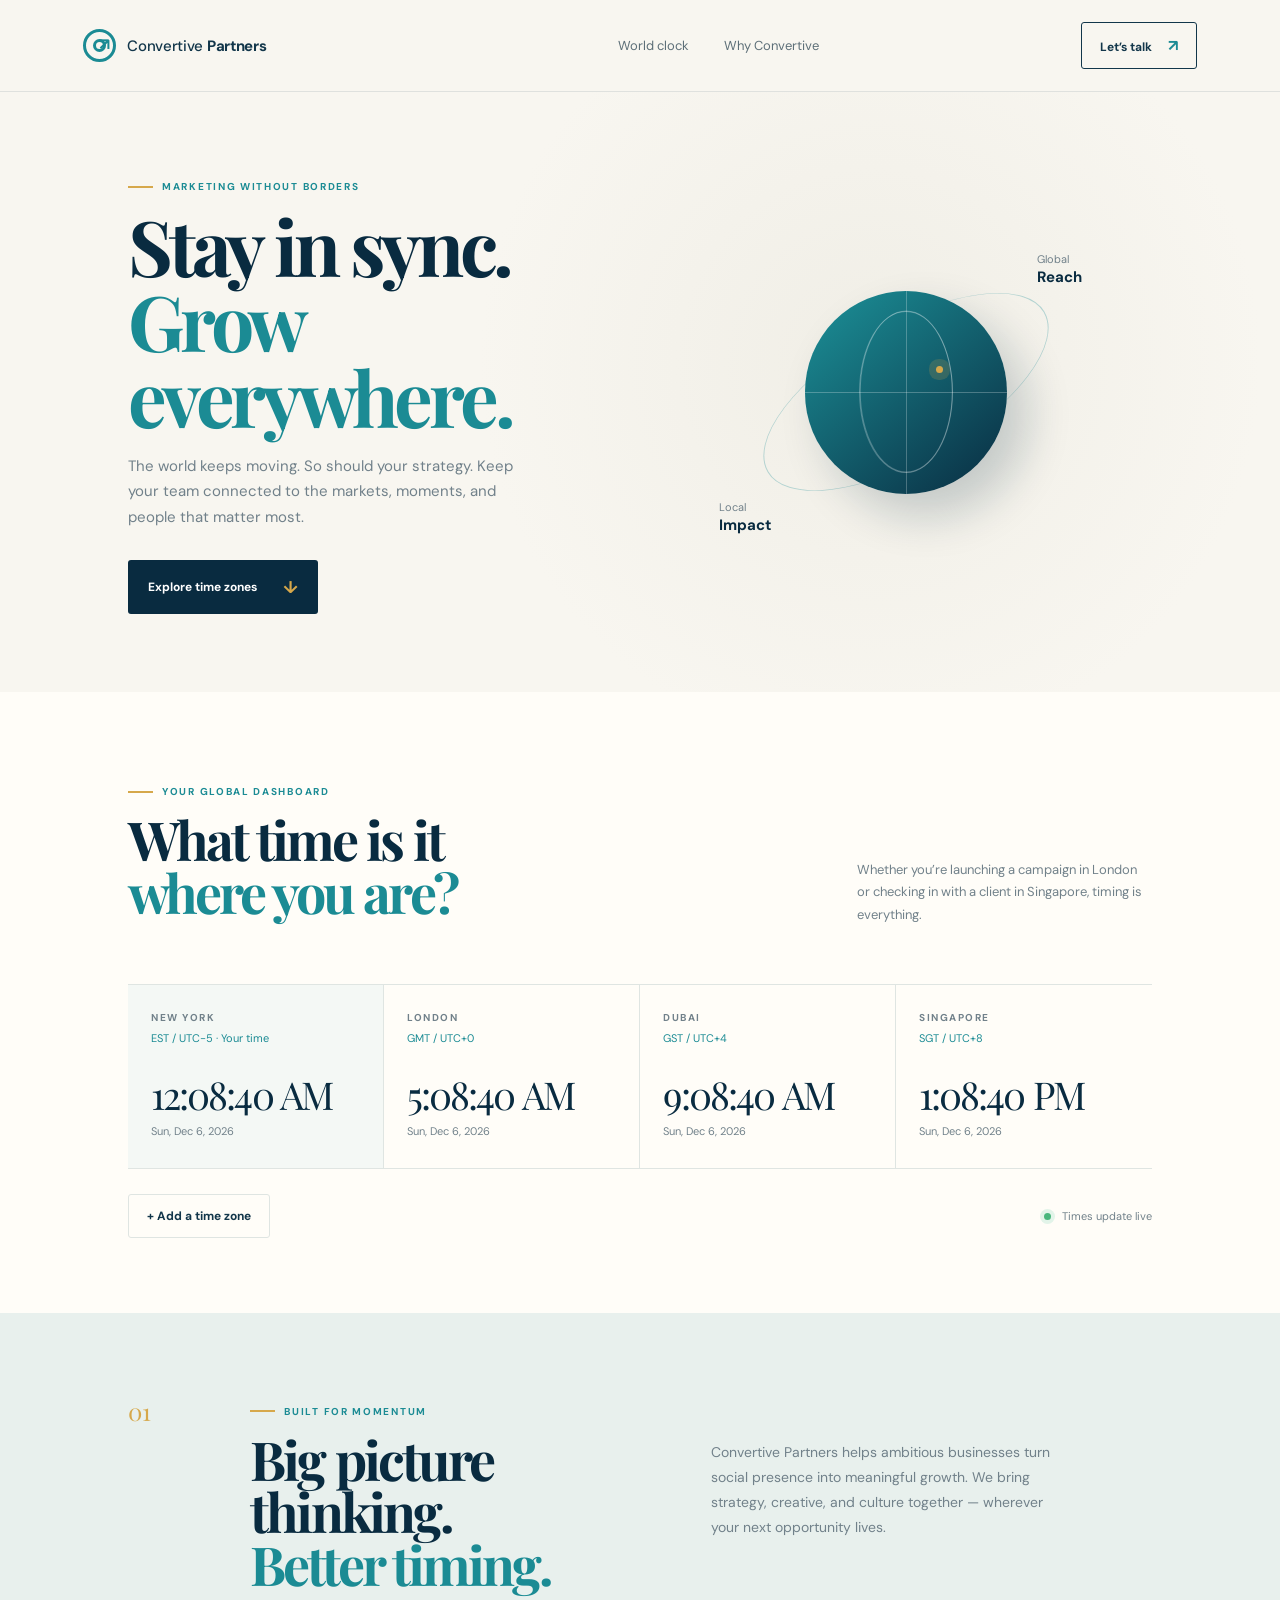
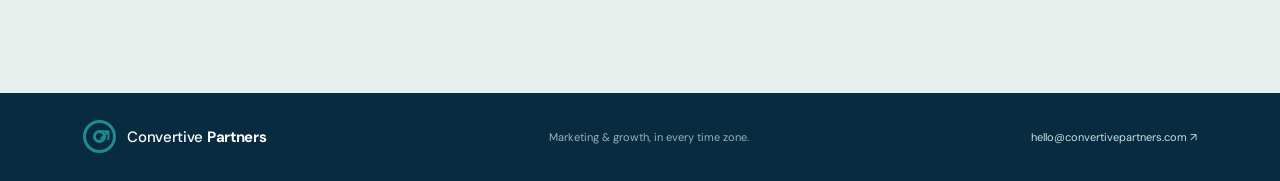
==== index.html @ f59c6eef "Create Convertive Partners global digital clock website" ====
<!doctype html>
<html lang="en">
<head>
  <meta charset="UTF-8" />
  <meta name="viewport" content="width=device-width, initial-scale=1.0" />
  <meta name="description" content="Convertive Partners — a world clock for teams growing across borders." />
  <title>Convertive Partners | World Clock</title>
  <link rel="preconnect" href="https://fonts.googleapis.com" />
  <link rel="preconnect" href="https://fonts.gstatic.com" crossorigin />
  <link href="https://fonts.googleapis.com/css2?family=DM+Sans:wght@400;500;600;700&family=Playfair+Display:wght@600;700&display=swap" rel="stylesheet" />
  <link rel="stylesheet" href="styles.css" />
</head>
<body>
  <div class="page-shell">
    <header class="site-header">
      <a class="brand" href="#top" aria-label="Convertive Partners home">
        <span class="brand-mark" aria-hidden="true"><span></span><b>↗</b></span>
        <span>Convertive <strong>Partners</strong></span>
      </a>
      <nav aria-label="Primary navigation">
        <a href="#clocks">World clock</a>
        <a href="#about">Why Convertive</a>
      </nav>
      <a class="header-cta" href="#contact">Let’s talk <span>↗</span></a>
    </header>

    <main id="top">
      <section class="hero">
        <div class="hero-copy">
          <p class="eyebrow"><span></span> Marketing without borders</p>
          <h1>Stay in sync.<br /><em>Grow everywhere.</em></h1>
          <p class="hero-text">The world keeps moving. So should your strategy. Keep your team connected to the markets, moments, and people that matter most.</p>
          <a class="primary-button" href="#clocks">Explore time zones <span>↓</span></a>
        </div>
        <div class="hero-orbit" aria-hidden="true">
          <div class="orbit orbit-one"></div>
          <div class="orbit orbit-two"></div>
          <div class="globe"><span class="globe-line line-a"></span><span class="globe-line line-b"></span><span class="globe-dot"></span></div>
          <div class="orbit-label label-one">Global<br /><strong>Reach</strong></div>
          <div class="orbit-label label-two">Local<br /><strong>Impact</strong></div>
        </div>
      </section>

      <section class="clock-section" id="clocks">
        <div class="section-heading">
          <div><p class="eyebrow"><span></span> Your global dashboard</p><h2>What time is it<br /><em>where you are?</em></h2></div>
          <p class="section-intro">Whether you’re launching a campaign in London or checking in with a client in Singapore, timing is everything.</p>
        </div>
        <div class="clock-grid" id="clockGrid" aria-live="polite"></div>
        <div class="clock-controls"><button class="outline-button" id="addClock" type="button">+ Add a time zone</button><p><span class="live-dot"></span> Times update live</p></div>
      </section>

      <section class="about-section" id="about">
        <div class="about-number">01</div><div><p class="eyebrow"><span></span> Built for momentum</p><h2>Big picture thinking.<br /><em>Better timing.</em></h2></div>
        <p class="about-text">Convertive Partners helps ambitious businesses turn social presence into meaningful growth. We bring strategy, creative, and culture together — wherever your next opportunity lives.</p>
      </section>
    </main>

    <footer id="contact"><div class="footer-brand"><span class="brand-mark" aria-hidden="true"><span></span><b>↗</b></span><span>Convertive <strong>Partners</strong></span></div><p>Marketing &amp; growth, in every time zone.</p><a href="mailto:hello@convertivepartners.com">hello@convertivepartners.com ↗</a></footer>
  </div>
  <script src="script.js"></script>
</body>
</html>
---- styles.css ----
:root {
  --navy: #092b40;
  --ink: #12364a;
  --muted: #71818a;
  --cream: #f8f6f0;
  --paper: #fffdf8;
  --gold: #d6a84b;
  --teal: #1b8b94;
  --line: #dfe5e2;
}
* { box-sizing: border-box; }
html { scroll-behavior: smooth; }
body { margin: 0; background: var(--cream); color: var(--ink); font-family: "DM Sans", sans-serif; }
a { color: inherit; text-decoration: none; }
.page-shell { max-width: 1440px; margin: 0 auto; overflow: hidden; background: var(--cream); }
.site-header { min-height: 88px; padding: 22px 6.5%; display: flex; align-items: center; justify-content: space-between; border-bottom: 1px solid rgba(9,43,64,.1); }
.brand, .footer-brand { display: inline-flex; align-items: center; gap: 11px; font-size: 15px; font-weight: 500; letter-spacing: -.02em; }
.brand strong, .footer-brand strong { font-weight: 700; }
.brand-mark { width: 33px; height: 33px; position: relative; display: inline-block; border: 3px solid var(--teal); border-radius: 50%; color: var(--teal); font-size: 18px; font-weight: 700; line-height: 27px; text-align: center; }
.brand-mark span { position: absolute; width: 13px; height: 13px; left: 7px; top: 7px; border: 3px solid var(--teal); border-radius: 50%; }
.brand-mark b { position: relative; z-index: 2; font-size: 17px; left: 5px; top: -1px; }
nav { display: flex; gap: 35px; margin-left: 8%; color: #5d6f78; font-size: 13px; } nav a:hover { color: var(--teal); }
.header-cta { padding: 12px 18px; border: 1px solid var(--ink); border-radius: 3px; font-size: 12px; font-weight: 700; } .header-cta span { color: var(--teal); margin-left: 13px; font-size: 16px; }
.hero { min-height: 525px; padding: 78px 10%; display: grid; grid-template-columns: 1fr 1fr; align-items: center; gap: 40px; background: radial-gradient(circle at 68% 45%, #f0eee6 0, var(--cream) 42%); }
.eyebrow { color: var(--teal); text-transform: uppercase; font-size: 10px; letter-spacing: .17em; font-weight: 700; display: flex; align-items: center; gap: 9px; } .eyebrow span { width: 25px; height: 2px; background: var(--gold); display: inline-block; }
h1, h2 { margin: 15px 0 20px; color: var(--navy); font-family: "Playfair Display", serif; letter-spacing: -.055em; line-height: .98; } h1 { font-size: clamp(52px, 6vw, 82px); } h2 { font-size: clamp(38px, 4.2vw, 58px); } h1 em, h2 em { color: var(--teal); font-style: normal; }
.hero-text { max-width: 410px; color: var(--muted); font-size: 15px; line-height: 1.7; margin-bottom: 30px; }
.primary-button, .outline-button { display: inline-flex; align-items: center; gap: 26px; border: 0; border-radius: 3px; cursor: pointer; font: 700 12px "DM Sans", sans-serif; } .primary-button { background: var(--navy); color: white; padding: 16px 20px; } .primary-button span { color: var(--gold); font-size: 17px; }
.hero-orbit { width: min(390px, 80vw); aspect-ratio: 1; position: relative; justify-self: center; } .orbit { position: absolute; inset: 9%; border: 1px solid rgba(27,139,148,.3); border-radius: 50%; transform: rotate(-30deg) scaleY(.42); } .orbit-two { inset: 25%; transform: rotate(60deg) scaleY(.45); border-color: rgba(214,168,75,.46); } .globe { position: absolute; inset: 24%; background: linear-gradient(140deg, #1c9299, #092b40); border-radius: 50%; box-shadow: 20px 22px 45px rgba(9,43,64,.2); overflow: hidden; } .globe::before, .globe::after { content: ""; position: absolute; border: 1px solid rgba(255,255,255,.25); border-radius: 50%; } .globe::before { inset: 10% 27%; } .globe::after { inset: 27% 10%; transform: rotate(90deg); } .globe-line { position: absolute; background: rgba(255,255,255,.25); } .line-a { width: 100%; height: 1px; top: 50%; } .line-b { height: 100%; width: 1px; left: 50%; } .globe-dot { position: absolute; width: 7px; height: 7px; border-radius: 50%; background: var(--gold); left: 65%; top: 37%; box-shadow: 0 0 0 7px rgba(214,168,75,.18); } .orbit-label { position: absolute; color: var(--muted); font-size: 11px; line-height: 1.4; } .orbit-label strong { color: var(--navy); font-size: 15px; } .label-one { top: 14%; right: 5%; } .label-two { bottom: 13%; left: 2%; }
.clock-section { padding: 83px 10% 75px; background: var(--paper); } .section-heading { display: flex; justify-content: space-between; align-items: end; gap: 50px; margin-bottom: 45px; } .section-intro { max-width: 295px; color: var(--muted); font-size: 13px; line-height: 1.7; margin-bottom: 13px; }
.clock-grid { display: grid; grid-template-columns: repeat(4, 1fr); border-top: 1px solid var(--line); border-bottom: 1px solid var(--line); } .clock-card { padding: 26px 23px 30px; min-width: 0; border-right: 1px solid var(--line); } .clock-card:last-child { border-right: 0; } .clock-card.local { background: #f4f8f5; } .city { color: var(--muted); text-transform: uppercase; letter-spacing: .15em; font-size: 10px; font-weight: 700; } .zone { color: var(--teal); font-size: 11px; margin-top: 7px; } .time { color: var(--navy); font-family: "Playfair Display", serif; font-size: clamp(28px, 3vw, 39px); letter-spacing: -.05em; margin: 23px 0 4px; white-space: nowrap; } .date { color: var(--muted); font-size: 11px; } .clock-controls { display: flex; align-items: center; justify-content: space-between; margin-top: 25px; } .outline-button { padding: 13px 18px; background: transparent; border: 1px solid var(--line); color: var(--ink); } .outline-button:hover { border-color: var(--teal); color: var(--teal); } .clock-controls p { color: var(--muted); font-size: 11px; } .live-dot { display: inline-block; width: 7px; height: 7px; margin-right: 8px; border-radius: 50%; background: #49b77d; box-shadow: 0 0 0 4px #e2f4e9; }
.about-section { display: grid; grid-template-columns: 10% 1fr 1fr; gap: 20px; align-items: start; padding: 82px 10%; background: #e8f0ed; } .about-number { color: var(--gold); font-family: "Playfair Display", serif; font-size: 24px; } .about-text { max-width: 360px; color: var(--muted); font-size: 14px; line-height: 1.8; margin: 45px 0 0; }
footer { display: flex; align-items: center; justify-content: space-between; padding: 26px 6.5%; background: var(--navy); color: white; font-size: 11px; } footer p { color: #9db0b7; } footer a { color: #c6e3df; }
@media (max-width: 760px) { nav { display: none; } .site-header { padding: 20px 6%; } .hero { grid-template-columns: 1fr; padding: 60px 8%; } .hero-orbit { width: 280px; } .section-heading { display: block; } .section-intro { margin-top: 25px; } .clock-grid { grid-template-columns: repeat(2, 1fr); } .clock-card:nth-child(2) { border-right: 0; } .clock-card:nth-child(-n+2) { border-bottom: 1px solid var(--line); } .about-section { grid-template-columns: 1fr; padding: 60px 8%; } .about-text { margin: 0; } footer { flex-direction: column; align-items: flex-start; gap: 13px; } }
@media (max-width: 420px) { .header-cta { padding: 10px; } .header-cta span { margin-left: 5px; } .clock-card { padding: 20px 12px; } .time { font-size: 26px; } }
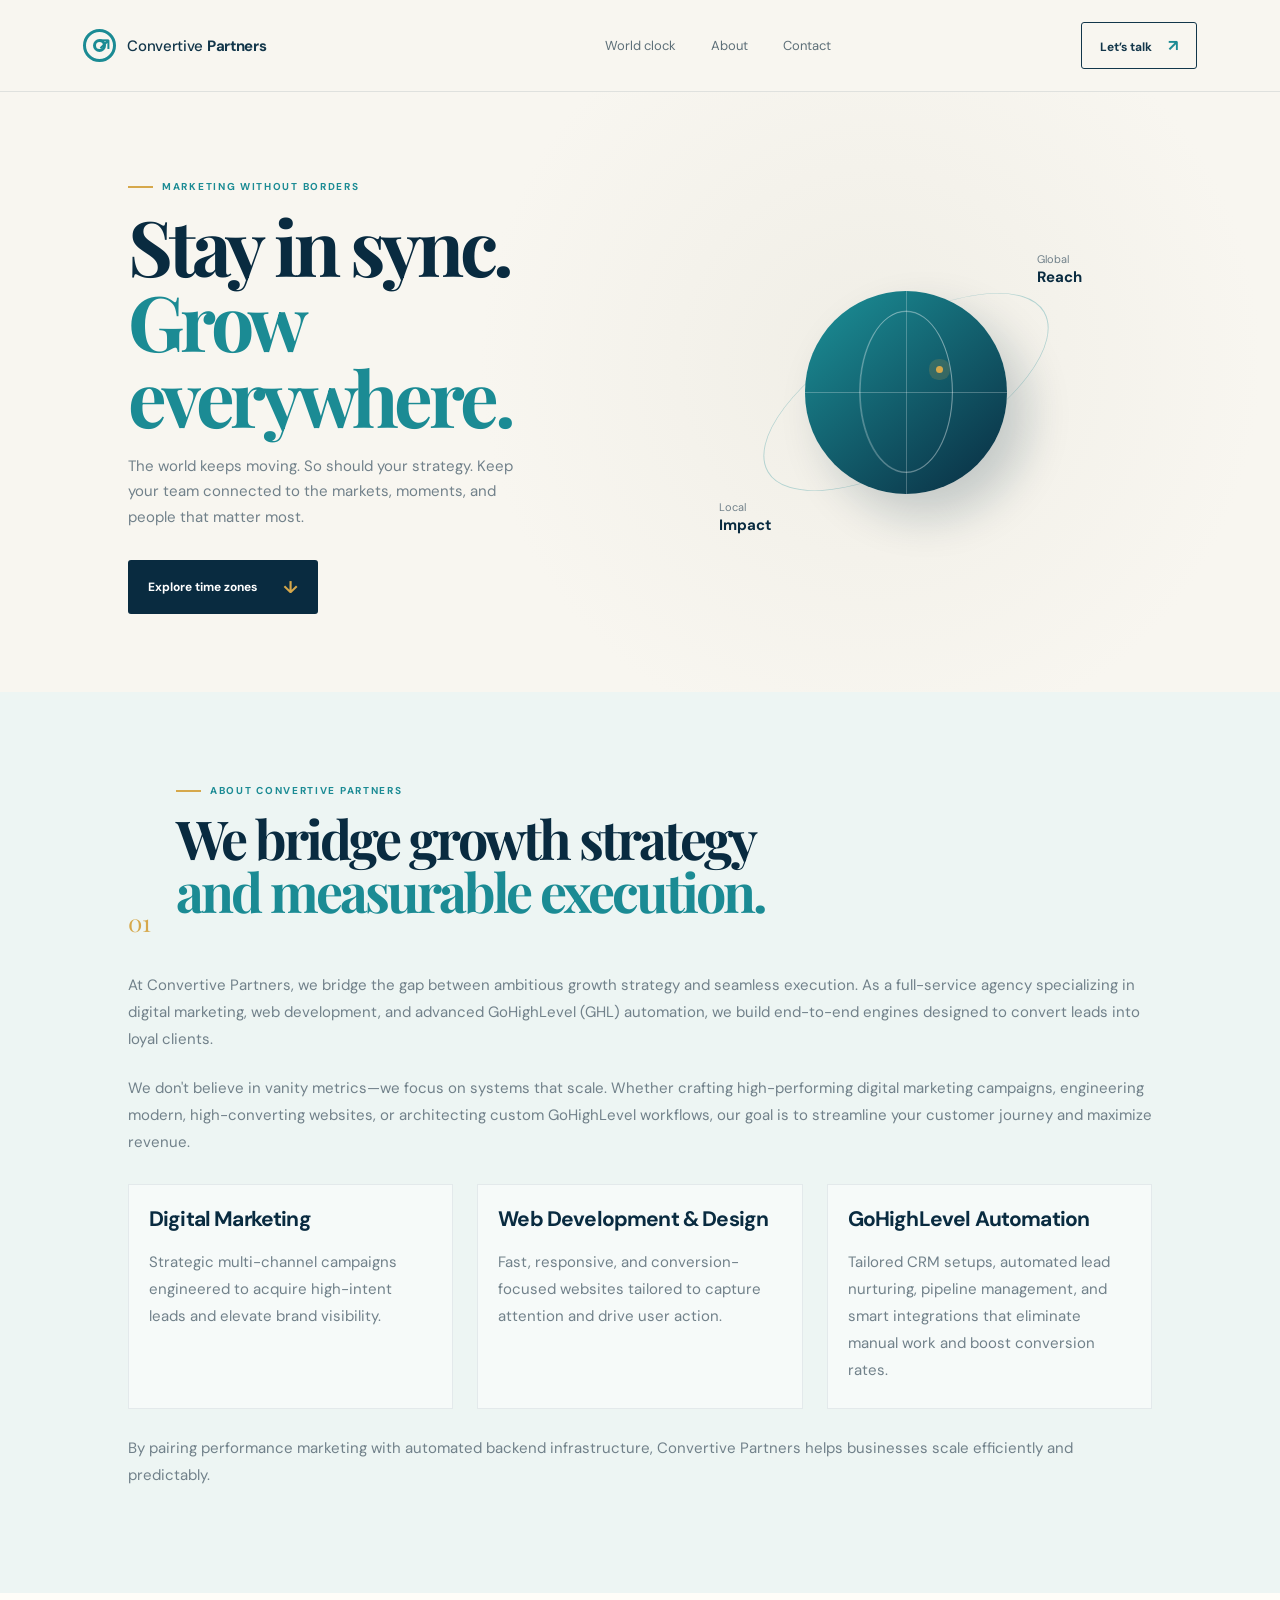
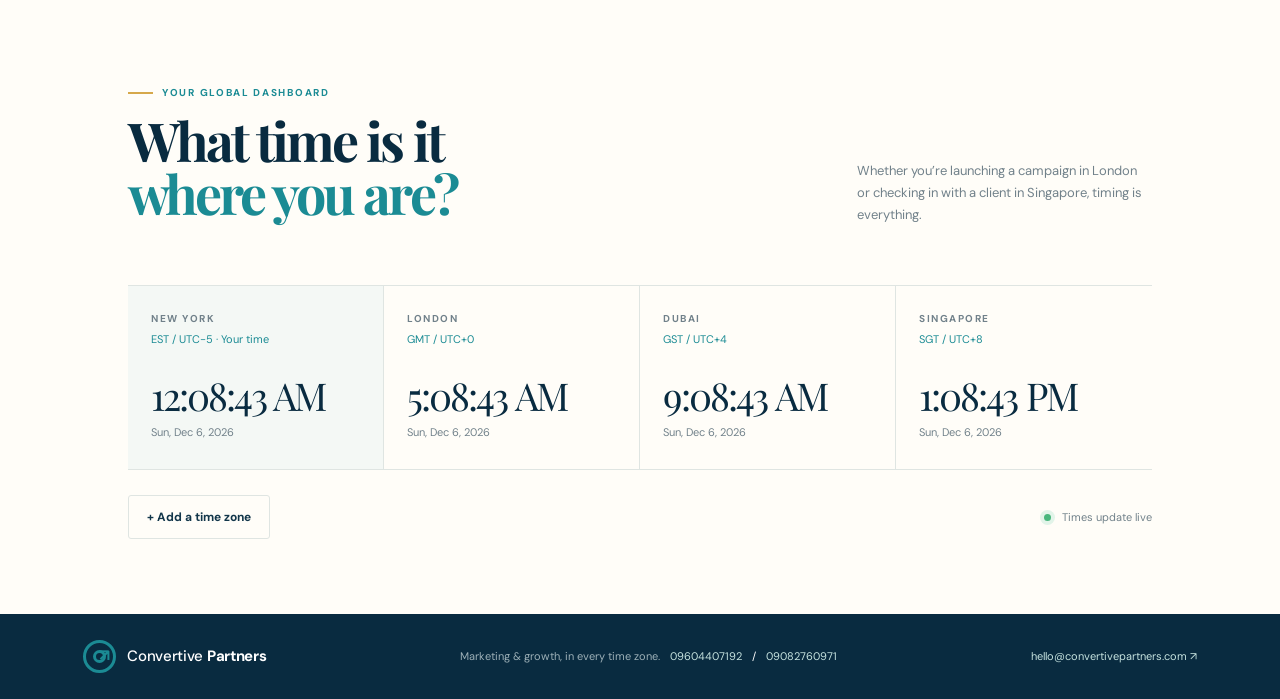
==== commit efa9e1a2: "Add About tab and contact details to Convertive Partners website." ====
--- a/index.html
+++ b/index.html
@@ -19,9 +19,10 @@
       </a>
       <nav aria-label="Primary navigation">
         <a href="#clocks">World clock</a>
-        <a href="#about">Why Convertive</a>
+        <a href="#about">About</a>
+        <a href="#contact">Contact</a>
       </nav>
-      <a class="header-cta" href="#contact">Let’s talk <span>↗</span></a>
+      <a class="header-cta" href="tel:09604407192">Let’s talk <span>↗</span></a>
     </header>
 
     <main id="top">
@@ -41,23 +42,148 @@
         </div>
       </section>
 
+      <section class="about-section" id="about">
+        <div class="about-header">
+          <div class="about-number">01</div>
+          <div>
+            <p class="eyebrow"><span></span> About Convertive Partners</p>
+            <h2>We bridge growth strategy<br /><em>and measurable execution.</em></h2>
+          </div>
+        </div>
+
+        <div class="about-content">
+          <p>
+            At Convertive Partners, we bridge the gap between ambitious growth strategy and seamless execution. As a full-service agency specializing in digital marketing, web development, and advanced GoHighLevel (GHL) automation, we build end-to-end engines designed to convert leads into loyal clients.
+          </p>
+          <p>
+            We don't believe in vanity metrics—we focus on systems that scale. Whether crafting high-performing digital marketing campaigns, engineering modern, high-converting websites, or architecting custom GoHighLevel workflows, our goal is to streamline your customer journey and maximize revenue.
+          </p>
+
+          <div class="about-grid">
+            <div>
+              <h3>Digital Marketing</h3>
+              <p>Strategic multi-channel campaigns engineered to acquire high-intent leads and elevate brand visibility.</p>
+            </div>
+            <div>
+              <h3>Web Development &amp; Design</h3>
+              <p>Fast, responsive, and conversion-focused websites tailored to capture attention and drive user action.</p>
+            </div>
+            <div>
+              <h3>GoHighLevel Automation</h3>
+              <p>Tailored CRM setups, automated lead nurturing, pipeline management, and smart integrations that eliminate manual work and boost conversion rates.</p>
+            </div>
+          </div>
+
+          <p>
+            By pairing performance marketing with automated backend infrastructure, Convertive Partners helps businesses scale efficiently and predictably.
+          </p>
+        </div>
+      </section>
+
       <section class="clock-section" id="clocks">
         <div class="section-heading">
-          <div><p class="eyebrow"><span></span> Your global dashboard</p><h2>What time is it<br /><em>where you are?</em></h2></div>
+          <div>
+            <p class="eyebrow"><span></span> Your global dashboard</p>
+            <h2>What time is it<br /><em>where you are?</em></h2>
+          </div>
           <p class="section-intro">Whether you’re launching a campaign in London or checking in with a client in Singapore, timing is everything.</p>
         </div>
         <div class="clock-grid" id="clockGrid" aria-live="polite"></div>
-        <div class="clock-controls"><button class="outline-button" id="addClock" type="button">+ Add a time zone</button><p><span class="live-dot"></span> Times update live</p></div>
-      </section>
-
-      <section class="about-section" id="about">
-        <div class="about-number">01</div><div><p class="eyebrow"><span></span> Built for momentum</p><h2>Big picture thinking.<br /><em>Better timing.</em></h2></div>
-        <p class="about-text">Convertive Partners helps ambitious businesses turn social presence into meaningful growth. We bring strategy, creative, and culture together — wherever your next opportunity lives.</p>
+        <div class="clock-controls">
+          <button class="outline-button" id="addClock" type="button">+ Add a time zone</button>
+          <p><span class="live-dot"></span> Times update live</p>
+        </div>
       </section>
     </main>
 
-    <footer id="contact"><div class="footer-brand"><span class="brand-mark" aria-hidden="true"><span></span><b>↗</b></span><span>Convertive <strong>Partners</strong></span></div><p>Marketing &amp; growth, in every time zone.</p><a href="mailto:hello@convertivepartners.com">hello@convertivepartners.com ↗</a></footer>
+    <footer id="contact">
+      <div class="footer-brand">
+        <span class="brand-mark" aria-hidden="true"><span></span><b>↗</b></span>
+        <span>Convertive <strong>Partners</strong></span>
+      </div>
+      <div class="footer-contact">
+        <p>Marketing &amp; growth, in every time zone.</p>
+        <a href="tel:09604407192">09604407192</a>
+        <span>/</span>
+        <a href="tel:09082760971">09082760971</a>
+      </div>
+      <a href="mailto:hello@convertivepartners.com">hello@convertivepartners.com ↗</a>
+    </footer>
   </div>
   <script src="script.js"></script>
 </body>
 </html>
+
+
+
+
+
+
+
+
+
+
+
+
+
+
+
+
+
+
+
+
+
+
+
+
+
+
+
+
+
+
+
+
+
+
+
+
+
+
+
+
+
+
+
+
+
+
+
+
+
+
+
+
+
+
+
+
+
+
+
+
+
+
+
+
+
+
+
+
+
+
+
+
+
+
--- a/styles.css
+++ b/styles.css
@@ -23,13 +23,23 @@
 .header-cta { padding: 12px 18px; border: 1px solid var(--ink); border-radius: 3px; font-size: 12px; font-weight: 700; } .header-cta span { color: var(--teal); margin-left: 13px; font-size: 16px; }
 .hero { min-height: 525px; padding: 78px 10%; display: grid; grid-template-columns: 1fr 1fr; align-items: center; gap: 40px; background: radial-gradient(circle at 68% 45%, #f0eee6 0, var(--cream) 42%); }
 .eyebrow { color: var(--teal); text-transform: uppercase; font-size: 10px; letter-spacing: .17em; font-weight: 700; display: flex; align-items: center; gap: 9px; } .eyebrow span { width: 25px; height: 2px; background: var(--gold); display: inline-block; }
-h1, h2 { margin: 15px 0 20px; color: var(--navy); font-family: "Playfair Display", serif; letter-spacing: -.055em; line-height: .98; } h1 { font-size: clamp(52px, 6vw, 82px); } h2 { font-size: clamp(38px, 4.2vw, 58px); } h1 em, h2 em { color: var(--teal); font-style: normal; }
+h1, h2, h3 { margin: 15px 0 20px; color: var(--navy); letter-spacing: -.055em; line-height: .98; }
+h1, h2 { font-family: "Playfair Display", serif; } h3 { font-family: "DM Sans", sans-serif; letter-spacing: -.04em; font-size: 21px; }
+h1 { font-size: clamp(52px, 6vw, 82px); } h2 { font-size: clamp(38px, 4.2vw, 58px); } h1 em, h2 em { color: var(--teal); font-style: normal; }
 .hero-text { max-width: 410px; color: var(--muted); font-size: 15px; line-height: 1.7; margin-bottom: 30px; }
 .primary-button, .outline-button { display: inline-flex; align-items: center; gap: 26px; border: 0; border-radius: 3px; cursor: pointer; font: 700 12px "DM Sans", sans-serif; } .primary-button { background: var(--navy); color: white; padding: 16px 20px; } .primary-button span { color: var(--gold); font-size: 17px; }
 .hero-orbit { width: min(390px, 80vw); aspect-ratio: 1; position: relative; justify-self: center; } .orbit { position: absolute; inset: 9%; border: 1px solid rgba(27,139,148,.3); border-radius: 50%; transform: rotate(-30deg) scaleY(.42); } .orbit-two { inset: 25%; transform: rotate(60deg) scaleY(.45); border-color: rgba(214,168,75,.46); } .globe { position: absolute; inset: 24%; background: linear-gradient(140deg, #1c9299, #092b40); border-radius: 50%; box-shadow: 20px 22px 45px rgba(9,43,64,.2); overflow: hidden; } .globe::before, .globe::after { content: ""; position: absolute; border: 1px solid rgba(255,255,255,.25); border-radius: 50%; } .globe::before { inset: 10% 27%; } .globe::after { inset: 27% 10%; transform: rotate(90deg); } .globe-line { position: absolute; background: rgba(255,255,255,.25); } .line-a { width: 100%; height: 1px; top: 50%; } .line-b { height: 100%; width: 1px; left: 50%; } .globe-dot { position: absolute; width: 7px; height: 7px; border-radius: 50%; background: var(--gold); left: 65%; top: 37%; box-shadow: 0 0 0 7px rgba(214,168,75,.18); } .orbit-label { position: absolute; color: var(--muted); font-size: 11px; line-height: 1.4; } .orbit-label strong { color: var(--navy); font-size: 15px; } .label-one { top: 14%; right: 5%; } .label-two { bottom: 13%; left: 2%; }
+.about-section { padding: 82px 10%; background: #edf5f3; }
+.about-header { display: flex; gap: 25px; align-items: end; margin-bottom: 34px; }
+.about-number { color: var(--gold); font-family: "Playfair Display", serif; font-size: 24px; }
+.about-content { max-width: 1080px; }
+.about-content p { color: var(--muted); font-size: 15px; line-height: 1.8; margin: 0 0 22px; }
+.about-grid { display: grid; grid-template-columns: repeat(3, minmax(0, 1fr)); gap: 24px; margin: 28px 0 26px; }
+.about-grid > div { background: rgba(255,255,255,.45); border: 1px solid rgba(9,43,64,.08); padding: 24px 20px; }
+.about-grid h3 { margin-top: 0; }
+.about-grid p { margin-bottom: 0; }
 .clock-section { padding: 83px 10% 75px; background: var(--paper); } .section-heading { display: flex; justify-content: space-between; align-items: end; gap: 50px; margin-bottom: 45px; } .section-intro { max-width: 295px; color: var(--muted); font-size: 13px; line-height: 1.7; margin-bottom: 13px; }
 .clock-grid { display: grid; grid-template-columns: repeat(4, 1fr); border-top: 1px solid var(--line); border-bottom: 1px solid var(--line); } .clock-card { padding: 26px 23px 30px; min-width: 0; border-right: 1px solid var(--line); } .clock-card:last-child { border-right: 0; } .clock-card.local { background: #f4f8f5; } .city { color: var(--muted); text-transform: uppercase; letter-spacing: .15em; font-size: 10px; font-weight: 700; } .zone { color: var(--teal); font-size: 11px; margin-top: 7px; } .time { color: var(--navy); font-family: "Playfair Display", serif; font-size: clamp(28px, 3vw, 39px); letter-spacing: -.05em; margin: 23px 0 4px; white-space: nowrap; } .date { color: var(--muted); font-size: 11px; } .clock-controls { display: flex; align-items: center; justify-content: space-between; margin-top: 25px; } .outline-button { padding: 13px 18px; background: transparent; border: 1px solid var(--line); color: var(--ink); } .outline-button:hover { border-color: var(--teal); color: var(--teal); } .clock-controls p { color: var(--muted); font-size: 11px; } .live-dot { display: inline-block; width: 7px; height: 7px; margin-right: 8px; border-radius: 50%; background: #49b77d; box-shadow: 0 0 0 4px #e2f4e9; }
-.about-section { display: grid; grid-template-columns: 10% 1fr 1fr; gap: 20px; align-items: start; padding: 82px 10%; background: #e8f0ed; } .about-number { color: var(--gold); font-family: "Playfair Display", serif; font-size: 24px; } .about-text { max-width: 360px; color: var(--muted); font-size: 14px; line-height: 1.8; margin: 45px 0 0; }
-footer { display: flex; align-items: center; justify-content: space-between; padding: 26px 6.5%; background: var(--navy); color: white; font-size: 11px; } footer p { color: #9db0b7; } footer a { color: #c6e3df; }
-@media (max-width: 760px) { nav { display: none; } .site-header { padding: 20px 6%; } .hero { grid-template-columns: 1fr; padding: 60px 8%; } .hero-orbit { width: 280px; } .section-heading { display: block; } .section-intro { margin-top: 25px; } .clock-grid { grid-template-columns: repeat(2, 1fr); } .clock-card:nth-child(2) { border-right: 0; } .clock-card:nth-child(-n+2) { border-bottom: 1px solid var(--line); } .about-section { grid-template-columns: 1fr; padding: 60px 8%; } .about-text { margin: 0; } footer { flex-direction: column; align-items: flex-start; gap: 13px; } }
+footer { display: flex; align-items: center; justify-content: space-between; gap: 20px; padding: 26px 6.5%; background: var(--navy); color: white; font-size: 11px; } footer p { color: #9db0b7; margin: 0; } footer a { color: #c6e3df; } .footer-contact { display: flex; align-items: center; gap: 10px; flex-wrap: wrap; }
+@media (max-width: 760px) { nav { display: none; } .site-header { padding: 20px 6%; } .hero { grid-template-columns: 1fr; padding: 60px 8%; } .hero-orbit { width: 280px; } .section-heading { display: block; } .section-intro { margin-top: 25px; } .about-grid { grid-template-columns: 1fr; } .clock-grid { grid-template-columns: repeat(2, 1fr); } .clock-card:nth-child(2) { border-right: 0; } .clock-card:nth-child(-n+2) { border-bottom: 1px solid var(--line); } footer { flex-direction: column; align-items: flex-start; } }
 @media (max-width: 420px) { .header-cta { padding: 10px; } .header-cta span { margin-left: 5px; } .clock-card { padding: 20px 12px; } .time { font-size: 26px; } }
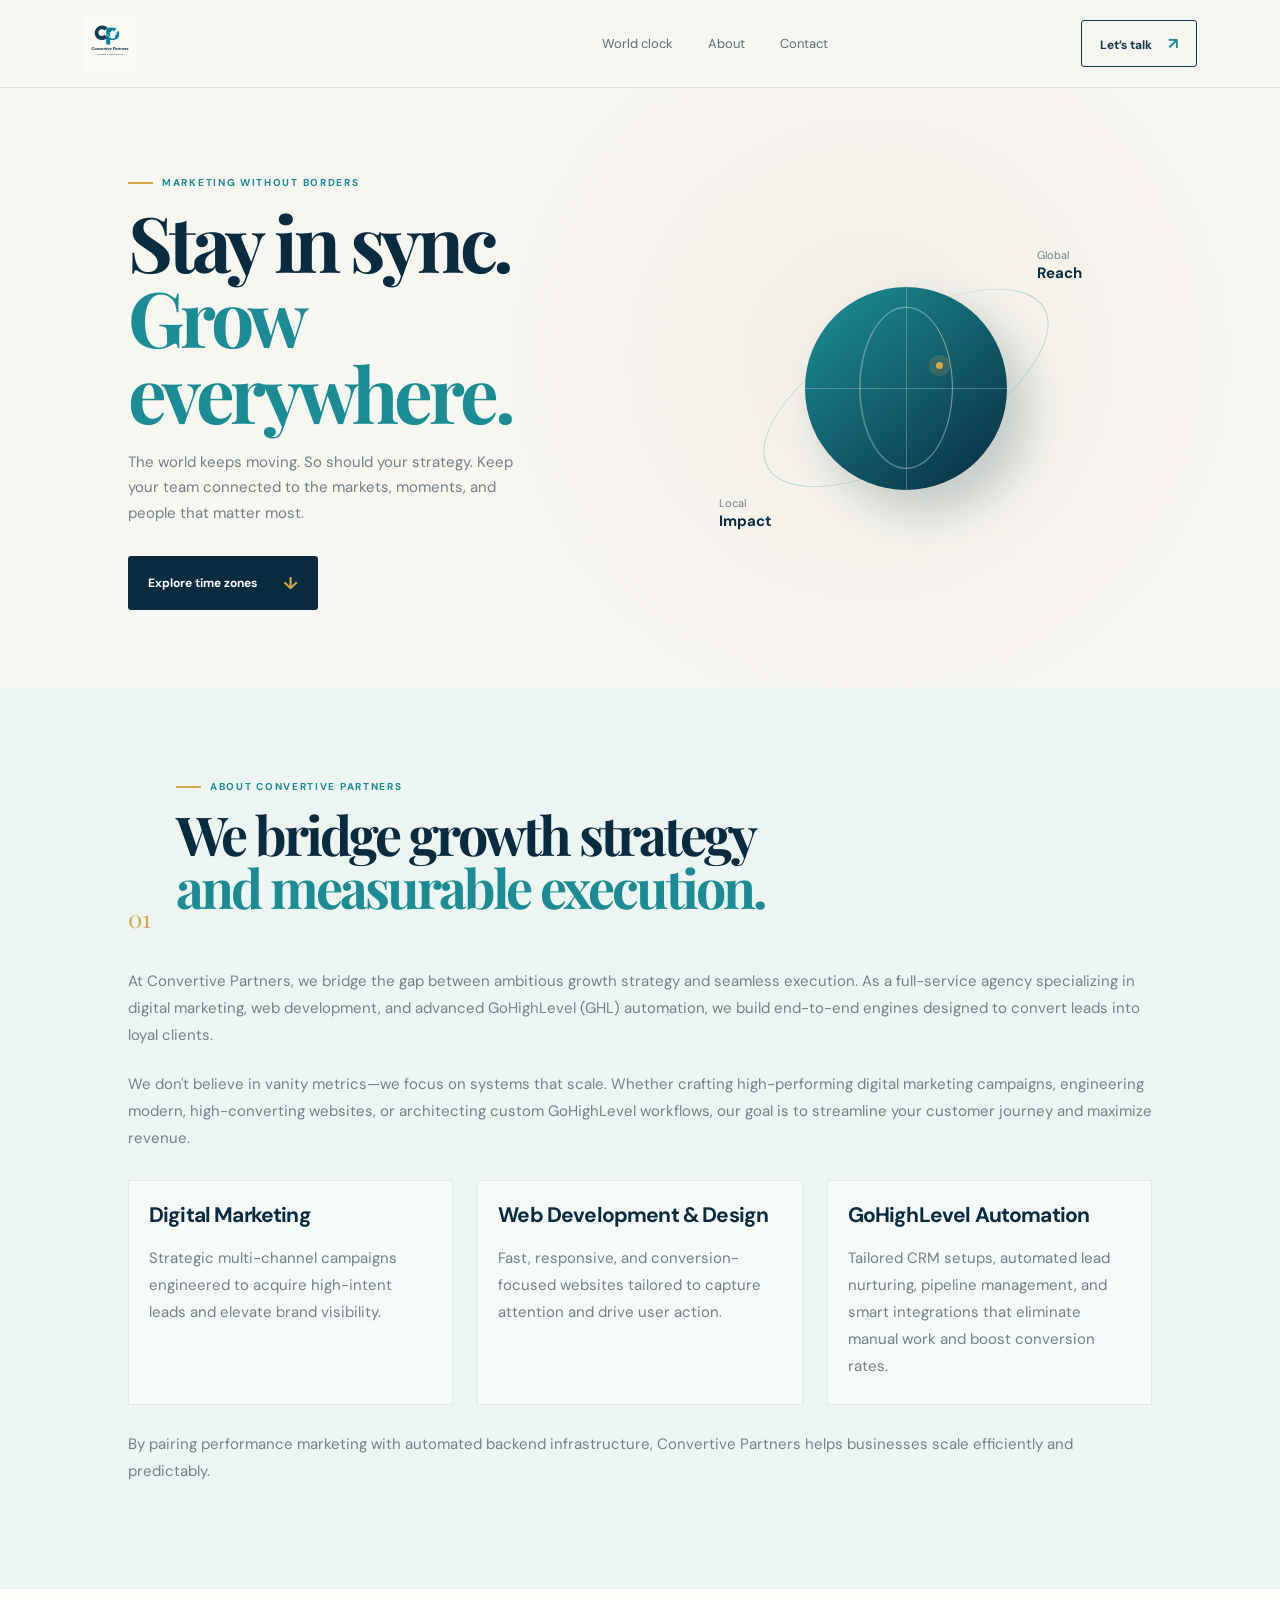
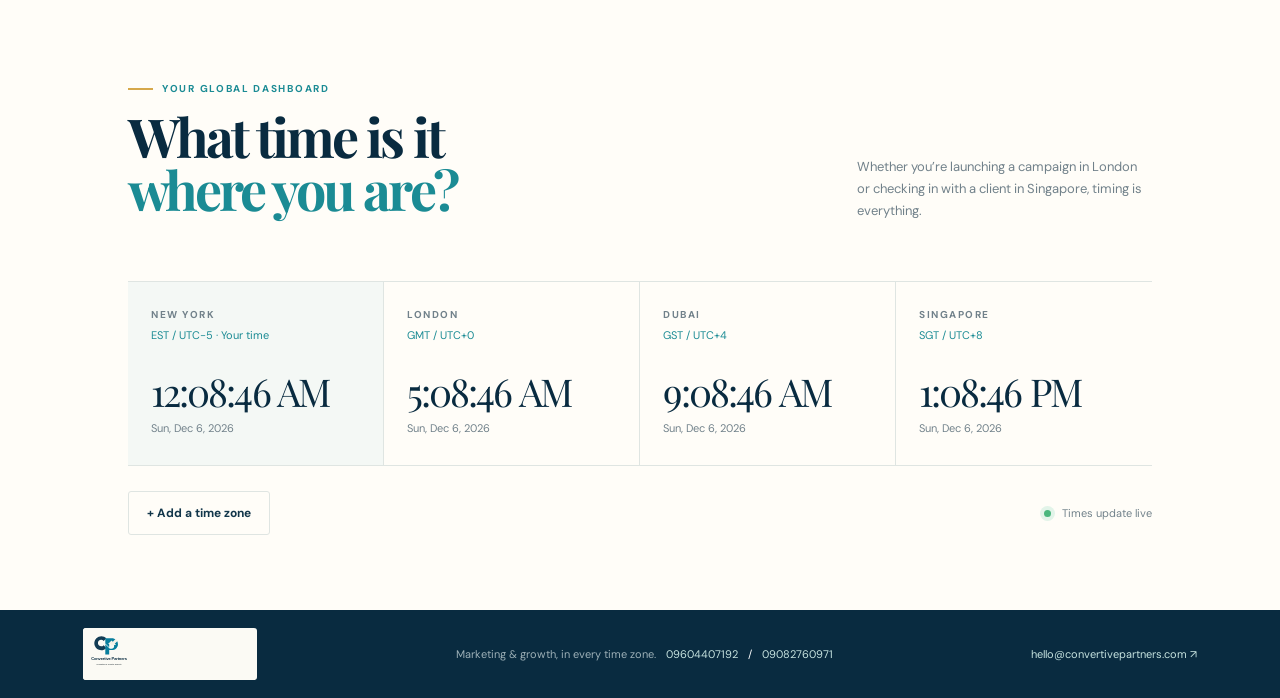
==== commit d7f4496a: "Add polished Convertive Partners logo asset and use it across the website" ====
--- a/index.html
+++ b/index.html
@@ -13,177 +13,20 @@
 <body>
   <div class="page-shell">
     <header class="site-header">
-      <a class="brand" href="#top" aria-label="Convertive Partners home">
-        <span class="brand-mark" aria-hidden="true"><span></span><b>↗</b></span>
-        <span>Convertive <strong>Partners</strong></span>
-      </a>
-      <nav aria-label="Primary navigation">
-        <a href="#clocks">World clock</a>
-        <a href="#about">About</a>
-        <a href="#contact">Contact</a>
-      </nav>
+      <a class="brand" href="#top" aria-label="Convertive Partners home"><img src="logo.svg" alt="Convertive Partners — Marketing & Growth Experts" /></a>
+      <nav aria-label="Primary navigation"><a href="#clocks">World clock</a><a href="#about">About</a><a href="#contact">Contact</a></nav>
       <a class="header-cta" href="tel:09604407192">Let’s talk <span>↗</span></a>
     </header>
-
     <main id="top">
       <section class="hero">
-        <div class="hero-copy">
-          <p class="eyebrow"><span></span> Marketing without borders</p>
-          <h1>Stay in sync.<br /><em>Grow everywhere.</em></h1>
-          <p class="hero-text">The world keeps moving. So should your strategy. Keep your team connected to the markets, moments, and people that matter most.</p>
-          <a class="primary-button" href="#clocks">Explore time zones <span>↓</span></a>
-        </div>
-        <div class="hero-orbit" aria-hidden="true">
-          <div class="orbit orbit-one"></div>
-          <div class="orbit orbit-two"></div>
-          <div class="globe"><span class="globe-line line-a"></span><span class="globe-line line-b"></span><span class="globe-dot"></span></div>
-          <div class="orbit-label label-one">Global<br /><strong>Reach</strong></div>
-          <div class="orbit-label label-two">Local<br /><strong>Impact</strong></div>
-        </div>
+        <div class="hero-copy"><p class="eyebrow"><span></span> Marketing without borders</p><h1>Stay in sync.<br /><em>Grow everywhere.</em></h1><p class="hero-text">The world keeps moving. So should your strategy. Keep your team connected to the markets, moments, and people that matter most.</p><a class="primary-button" href="#clocks">Explore time zones <span>↓</span></a></div>
+        <div class="hero-orbit" aria-hidden="true"><div class="orbit orbit-one"></div><div class="orbit orbit-two"></div><div class="globe"><span class="globe-line line-a"></span><span class="globe-line line-b"></span><span class="globe-dot"></span></div><div class="orbit-label label-one">Global<br /><strong>Reach</strong></div><div class="orbit-label label-two">Local<br /><strong>Impact</strong></div></div>
       </section>
-
-      <section class="about-section" id="about">
-        <div class="about-header">
-          <div class="about-number">01</div>
-          <div>
-            <p class="eyebrow"><span></span> About Convertive Partners</p>
-            <h2>We bridge growth strategy<br /><em>and measurable execution.</em></h2>
-          </div>
-        </div>
-
-        <div class="about-content">
-          <p>
-            At Convertive Partners, we bridge the gap between ambitious growth strategy and seamless execution. As a full-service agency specializing in digital marketing, web development, and advanced GoHighLevel (GHL) automation, we build end-to-end engines designed to convert leads into loyal clients.
-          </p>
-          <p>
-            We don't believe in vanity metrics—we focus on systems that scale. Whether crafting high-performing digital marketing campaigns, engineering modern, high-converting websites, or architecting custom GoHighLevel workflows, our goal is to streamline your customer journey and maximize revenue.
-          </p>
-
-          <div class="about-grid">
-            <div>
-              <h3>Digital Marketing</h3>
-              <p>Strategic multi-channel campaigns engineered to acquire high-intent leads and elevate brand visibility.</p>
-            </div>
-            <div>
-              <h3>Web Development &amp; Design</h3>
-              <p>Fast, responsive, and conversion-focused websites tailored to capture attention and drive user action.</p>
-            </div>
-            <div>
-              <h3>GoHighLevel Automation</h3>
-              <p>Tailored CRM setups, automated lead nurturing, pipeline management, and smart integrations that eliminate manual work and boost conversion rates.</p>
-            </div>
-          </div>
-
-          <p>
-            By pairing performance marketing with automated backend infrastructure, Convertive Partners helps businesses scale efficiently and predictably.
-          </p>
-        </div>
-      </section>
-
-      <section class="clock-section" id="clocks">
-        <div class="section-heading">
-          <div>
-            <p class="eyebrow"><span></span> Your global dashboard</p>
-            <h2>What time is it<br /><em>where you are?</em></h2>
-          </div>
-          <p class="section-intro">Whether you’re launching a campaign in London or checking in with a client in Singapore, timing is everything.</p>
-        </div>
-        <div class="clock-grid" id="clockGrid" aria-live="polite"></div>
-        <div class="clock-controls">
-          <button class="outline-button" id="addClock" type="button">+ Add a time zone</button>
-          <p><span class="live-dot"></span> Times update live</p>
-        </div>
-      </section>
+      <section class="about-section" id="about"><div class="about-header"><div class="about-number">01</div><div><p class="eyebrow"><span></span> About Convertive Partners</p><h2>We bridge growth strategy<br /><em>and measurable execution.</em></h2></div></div><div class="about-content"><p>At Convertive Partners, we bridge the gap between ambitious growth strategy and seamless execution. As a full-service agency specializing in digital marketing, web development, and advanced GoHighLevel (GHL) automation, we build end-to-end engines designed to convert leads into loyal clients.</p><p>We don't believe in vanity metrics—we focus on systems that scale. Whether crafting high-performing digital marketing campaigns, engineering modern, high-converting websites, or architecting custom GoHighLevel workflows, our goal is to streamline your customer journey and maximize revenue.</p><div class="about-grid"><div><h3>Digital Marketing</h3><p>Strategic multi-channel campaigns engineered to acquire high-intent leads and elevate brand visibility.</p></div><div><h3>Web Development &amp; Design</h3><p>Fast, responsive, and conversion-focused websites tailored to capture attention and drive user action.</p></div><div><h3>GoHighLevel Automation</h3><p>Tailored CRM setups, automated lead nurturing, pipeline management, and smart integrations that eliminate manual work and boost conversion rates.</p></div></div><p>By pairing performance marketing with automated backend infrastructure, Convertive Partners helps businesses scale efficiently and predictably.</p></div></section>
+      <section class="clock-section" id="clocks"><div class="section-heading"><div><p class="eyebrow"><span></span> Your global dashboard</p><h2>What time is it<br /><em>where you are?</em></h2></div><p class="section-intro">Whether you’re launching a campaign in London or checking in with a client in Singapore, timing is everything.</p></div><div class="clock-grid" id="clockGrid" aria-live="polite"></div><div class="clock-controls"><button class="outline-button" id="addClock" type="button">+ Add a time zone</button><p><span class="live-dot"></span> Times update live</p></div></section>
     </main>
-
-    <footer id="contact">
-      <div class="footer-brand">
-        <span class="brand-mark" aria-hidden="true"><span></span><b>↗</b></span>
-        <span>Convertive <strong>Partners</strong></span>
-      </div>
-      <div class="footer-contact">
-        <p>Marketing &amp; growth, in every time zone.</p>
-        <a href="tel:09604407192">09604407192</a>
-        <span>/</span>
-        <a href="tel:09082760971">09082760971</a>
-      </div>
-      <a href="mailto:hello@convertivepartners.com">hello@convertivepartners.com ↗</a>
-    </footer>
+    <footer id="contact"><a class="footer-brand" href="#top"><img src="logo.svg" alt="Convertive Partners" /></a><div class="footer-contact"><p>Marketing &amp; growth, in every time zone.</p><a href="tel:09604407192">09604407192</a><span>/</span><a href="tel:09082760971">09082760971</a></div><a href="mailto:hello@convertivepartners.com">hello@convertivepartners.com ↗</a></footer>
   </div>
   <script src="script.js"></script>
 </body>
 </html>
-
-
-
-
-
-
-
-
-
-
-
-
-
-
-
-
-
-
-
-
-
-
-
-
-
-
-
-
-
-
-
-
-
-
-
-
-
-
-
-
-
-
-
-
-
-
-
-
-
-
-
-
-
-
-
-
-
-
-
-
-
-
-
-
-
-
-
-
-
-
-
-
-
-
--- a/styles.css
+++ b/styles.css
@@ -1,45 +1,11 @@
-:root {
-  --navy: #092b40;
-  --ink: #12364a;
-  --muted: #71818a;
-  --cream: #f8f6f0;
-  --paper: #fffdf8;
-  --gold: #d6a84b;
-  --teal: #1b8b94;
-  --line: #dfe5e2;
-}
-* { box-sizing: border-box; }
-html { scroll-behavior: smooth; }
-body { margin: 0; background: var(--cream); color: var(--ink); font-family: "DM Sans", sans-serif; }
-a { color: inherit; text-decoration: none; }
-.page-shell { max-width: 1440px; margin: 0 auto; overflow: hidden; background: var(--cream); }
-.site-header { min-height: 88px; padding: 22px 6.5%; display: flex; align-items: center; justify-content: space-between; border-bottom: 1px solid rgba(9,43,64,.1); }
-.brand, .footer-brand { display: inline-flex; align-items: center; gap: 11px; font-size: 15px; font-weight: 500; letter-spacing: -.02em; }
-.brand strong, .footer-brand strong { font-weight: 700; }
-.brand-mark { width: 33px; height: 33px; position: relative; display: inline-block; border: 3px solid var(--teal); border-radius: 50%; color: var(--teal); font-size: 18px; font-weight: 700; line-height: 27px; text-align: center; }
-.brand-mark span { position: absolute; width: 13px; height: 13px; left: 7px; top: 7px; border: 3px solid var(--teal); border-radius: 50%; }
-.brand-mark b { position: relative; z-index: 2; font-size: 17px; left: 5px; top: -1px; }
-nav { display: flex; gap: 35px; margin-left: 8%; color: #5d6f78; font-size: 13px; } nav a:hover { color: var(--teal); }
-.header-cta { padding: 12px 18px; border: 1px solid var(--ink); border-radius: 3px; font-size: 12px; font-weight: 700; } .header-cta span { color: var(--teal); margin-left: 13px; font-size: 16px; }
-.hero { min-height: 525px; padding: 78px 10%; display: grid; grid-template-columns: 1fr 1fr; align-items: center; gap: 40px; background: radial-gradient(circle at 68% 45%, #f0eee6 0, var(--cream) 42%); }
-.eyebrow { color: var(--teal); text-transform: uppercase; font-size: 10px; letter-spacing: .17em; font-weight: 700; display: flex; align-items: center; gap: 9px; } .eyebrow span { width: 25px; height: 2px; background: var(--gold); display: inline-block; }
-h1, h2, h3 { margin: 15px 0 20px; color: var(--navy); letter-spacing: -.055em; line-height: .98; }
-h1, h2 { font-family: "Playfair Display", serif; } h3 { font-family: "DM Sans", sans-serif; letter-spacing: -.04em; font-size: 21px; }
-h1 { font-size: clamp(52px, 6vw, 82px); } h2 { font-size: clamp(38px, 4.2vw, 58px); } h1 em, h2 em { color: var(--teal); font-style: normal; }
-.hero-text { max-width: 410px; color: var(--muted); font-size: 15px; line-height: 1.7; margin-bottom: 30px; }
-.primary-button, .outline-button { display: inline-flex; align-items: center; gap: 26px; border: 0; border-radius: 3px; cursor: pointer; font: 700 12px "DM Sans", sans-serif; } .primary-button { background: var(--navy); color: white; padding: 16px 20px; } .primary-button span { color: var(--gold); font-size: 17px; }
-.hero-orbit { width: min(390px, 80vw); aspect-ratio: 1; position: relative; justify-self: center; } .orbit { position: absolute; inset: 9%; border: 1px solid rgba(27,139,148,.3); border-radius: 50%; transform: rotate(-30deg) scaleY(.42); } .orbit-two { inset: 25%; transform: rotate(60deg) scaleY(.45); border-color: rgba(214,168,75,.46); } .globe { position: absolute; inset: 24%; background: linear-gradient(140deg, #1c9299, #092b40); border-radius: 50%; box-shadow: 20px 22px 45px rgba(9,43,64,.2); overflow: hidden; } .globe::before, .globe::after { content: ""; position: absolute; border: 1px solid rgba(255,255,255,.25); border-radius: 50%; } .globe::before { inset: 10% 27%; } .globe::after { inset: 27% 10%; transform: rotate(90deg); } .globe-line { position: absolute; background: rgba(255,255,255,.25); } .line-a { width: 100%; height: 1px; top: 50%; } .line-b { height: 100%; width: 1px; left: 50%; } .globe-dot { position: absolute; width: 7px; height: 7px; border-radius: 50%; background: var(--gold); left: 65%; top: 37%; box-shadow: 0 0 0 7px rgba(214,168,75,.18); } .orbit-label { position: absolute; color: var(--muted); font-size: 11px; line-height: 1.4; } .orbit-label strong { color: var(--navy); font-size: 15px; } .label-one { top: 14%; right: 5%; } .label-two { bottom: 13%; left: 2%; }
-.about-section { padding: 82px 10%; background: #edf5f3; }
-.about-header { display: flex; gap: 25px; align-items: end; margin-bottom: 34px; }
-.about-number { color: var(--gold); font-family: "Playfair Display", serif; font-size: 24px; }
-.about-content { max-width: 1080px; }
-.about-content p { color: var(--muted); font-size: 15px; line-height: 1.8; margin: 0 0 22px; }
-.about-grid { display: grid; grid-template-columns: repeat(3, minmax(0, 1fr)); gap: 24px; margin: 28px 0 26px; }
-.about-grid > div { background: rgba(255,255,255,.45); border: 1px solid rgba(9,43,64,.08); padding: 24px 20px; }
-.about-grid h3 { margin-top: 0; }
-.about-grid p { margin-bottom: 0; }
-.clock-section { padding: 83px 10% 75px; background: var(--paper); } .section-heading { display: flex; justify-content: space-between; align-items: end; gap: 50px; margin-bottom: 45px; } .section-intro { max-width: 295px; color: var(--muted); font-size: 13px; line-height: 1.7; margin-bottom: 13px; }
-.clock-grid { display: grid; grid-template-columns: repeat(4, 1fr); border-top: 1px solid var(--line); border-bottom: 1px solid var(--line); } .clock-card { padding: 26px 23px 30px; min-width: 0; border-right: 1px solid var(--line); } .clock-card:last-child { border-right: 0; } .clock-card.local { background: #f4f8f5; } .city { color: var(--muted); text-transform: uppercase; letter-spacing: .15em; font-size: 10px; font-weight: 700; } .zone { color: var(--teal); font-size: 11px; margin-top: 7px; } .time { color: var(--navy); font-family: "Playfair Display", serif; font-size: clamp(28px, 3vw, 39px); letter-spacing: -.05em; margin: 23px 0 4px; white-space: nowrap; } .date { color: var(--muted); font-size: 11px; } .clock-controls { display: flex; align-items: center; justify-content: space-between; margin-top: 25px; } .outline-button { padding: 13px 18px; background: transparent; border: 1px solid var(--line); color: var(--ink); } .outline-button:hover { border-color: var(--teal); color: var(--teal); } .clock-controls p { color: var(--muted); font-size: 11px; } .live-dot { display: inline-block; width: 7px; height: 7px; margin-right: 8px; border-radius: 50%; background: #49b77d; box-shadow: 0 0 0 4px #e2f4e9; }
-footer { display: flex; align-items: center; justify-content: space-between; gap: 20px; padding: 26px 6.5%; background: var(--navy); color: white; font-size: 11px; } footer p { color: #9db0b7; margin: 0; } footer a { color: #c6e3df; } .footer-contact { display: flex; align-items: center; gap: 10px; flex-wrap: wrap; }
-@media (max-width: 760px) { nav { display: none; } .site-header { padding: 20px 6%; } .hero { grid-template-columns: 1fr; padding: 60px 8%; } .hero-orbit { width: 280px; } .section-heading { display: block; } .section-intro { margin-top: 25px; } .about-grid { grid-template-columns: 1fr; } .clock-grid { grid-template-columns: repeat(2, 1fr); } .clock-card:nth-child(2) { border-right: 0; } .clock-card:nth-child(-n+2) { border-bottom: 1px solid var(--line); } footer { flex-direction: column; align-items: flex-start; } }
-@media (max-width: 420px) { .header-cta { padding: 10px; } .header-cta span { margin-left: 5px; } .clock-card { padding: 20px 12px; } .time { font-size: 26px; } }
+:root { --navy:#092b40; --ink:#12364a; --muted:#71818a; --cream:#f8f6f0; --paper:#fffdf8; --gold:#d6a84b; --teal:#1b8b94; --line:#dfe5e2; }
+*{box-sizing:border-box} html{scroll-behavior:smooth} body{margin:0;background:var(--cream);color:var(--ink);font-family:"DM Sans",sans-serif} a{color:inherit;text-decoration:none}.page-shell{max-width:1440px;margin:0 auto;overflow:hidden;background:var(--cream)}
+.site-header{min-height:88px;padding:16px 6.5%;display:flex;align-items:center;justify-content:space-between;border-bottom:1px solid rgba(9,43,64,.1)}.brand,.footer-brand{display:inline-flex;align-items:center}.brand img{display:block;width:176px;height:54px;object-fit:contain;object-position:left center}.footer-brand img{display:block;width:174px;height:52px;object-fit:contain;object-position:left center;background:#fbfaf4;border-radius:3px}
+nav{display:flex;gap:35px;margin-left:8%;color:#5d6f78;font-size:13px}nav a:hover{color:var(--teal)}.header-cta{padding:12px 18px;border:1px solid var(--ink);border-radius:3px;font-size:12px;font-weight:700}.header-cta span{color:var(--teal);margin-left:13px;font-size:16px}
+.eyebrow{color:var(--teal);text-transform:uppercase;font-size:10px;letter-spacing:.17em;font-weight:700;display:flex;align-items:center;gap:9px}.eyebrow span{width:25px;height:2px;background:var(--gold);display:inline-block}h1,h2,h3{margin:15px 0 20px;color:var(--navy);letter-spacing:-.055em;line-height:.98}h1,h2{font-family:"Playfair Display",serif}h3{font-family:"DM Sans",sans-serif;letter-spacing:-.04em;font-size:21px}h1{font-size:clamp(52px,6vw,82px)}h2{font-size:clamp(38px,4.2vw,58px)}h1 em,h2 em{color:var(--teal);font-style:normal}
+.hero{min-height:525px;padding:78px 10%;display:grid;grid-template-columns:1fr 1fr;align-items:center;gap:40px;background:radial-gradient(circle at 68% 45%,#f0eee6 0,var(--cream) 42%)}.hero-text{max-width:410px;color:var(--muted);font-size:15px;line-height:1.7;margin-bottom:30px}.primary-button,.outline-button{display:inline-flex;align-items:center;gap:26px;border:0;border-radius:3px;cursor:pointer;font:700 12px "DM Sans",sans-serif}.primary-button{background:var(--navy);color:white;padding:16px 20px}.primary-button span{color:var(--gold);font-size:17px}.hero-orbit{width:min(390px,80vw);aspect-ratio:1;position:relative;justify-self:center}.orbit{position:absolute;inset:9%;border:1px solid rgba(27,139,148,.3);border-radius:50%;transform:rotate(-30deg) scaleY(.42)}.orbit-two{inset:25%;transform:rotate(60deg) scaleY(.45);border-color:rgba(214,168,75,.46)}.globe{position:absolute;inset:24%;background:linear-gradient(140deg,#1c9299,#092b40);border-radius:50%;box-shadow:20px 22px 45px rgba(9,43,64,.2);overflow:hidden}.globe::before,.globe::after{content:"";position:absolute;border:1px solid rgba(255,255,255,.25);border-radius:50%}.globe::before{inset:10% 27%}.globe::after{inset:27% 10%;transform:rotate(90deg)}.globe-line{position:absolute;background:rgba(255,255,255,.25)}.line-a{width:100%;height:1px;top:50%}.line-b{height:100%;width:1px;left:50%}.globe-dot{position:absolute;width:7px;height:7px;border-radius:50%;background:var(--gold);left:65%;top:37%;box-shadow:0 0 0 7px rgba(214,168,75,.18)}.orbit-label{position:absolute;color:var(--muted);font-size:11px;line-height:1.4}.orbit-label strong{color:var(--navy);font-size:15px}.label-one{top:14%;right:5%}.label-two{bottom:13%;left:2%}
+.about-section{padding:82px 10%;background:#edf5f3}.about-header{display:flex;gap:25px;align-items:end;margin-bottom:34px}.about-number{color:var(--gold);font-family:"Playfair Display",serif;font-size:24px}.about-content{max-width:1080px}.about-content p{color:var(--muted);font-size:15px;line-height:1.8;margin:0 0 22px}.about-grid{display:grid;grid-template-columns:repeat(3,minmax(0,1fr));gap:24px;margin:28px 0 26px}.about-grid>div{background:rgba(255,255,255,.45);border:1px solid rgba(9,43,64,.08);padding:24px 20px}.about-grid h3{margin-top:0}.about-grid p{margin-bottom:0}
+.clock-section{padding:83px 10% 75px;background:var(--paper)}.section-heading{display:flex;justify-content:space-between;align-items:end;gap:50px;margin-bottom:45px}.section-intro{max-width:295px;color:var(--muted);font-size:13px;line-height:1.7;margin-bottom:13px}.clock-grid{display:grid;grid-template-columns:repeat(4,1fr);border-top:1px solid var(--line);border-bottom:1px solid var(--line)}.clock-card{padding:26px 23px 30px;min-width:0;border-right:1px solid var(--line)}.clock-card:last-child{border-right:0}.clock-card.local{background:#f4f8f5}.city{color:var(--muted);text-transform:uppercase;letter-spacing:.15em;font-size:10px;font-weight:700}.zone{color:var(--teal);font-size:11px;margin-top:7px}.time{color:var(--navy);font-family:"Playfair Display",serif;font-size:clamp(28px,3vw,39px);letter-spacing:-.05em;margin:23px 0 4px;white-space:nowrap}.date{color:var(--muted);font-size:11px}.clock-controls{display:flex;align-items:center;justify-content:space-between;margin-top:25px}.outline-button{padding:13px 18px;background:transparent;border:1px solid var(--line);color:var(--ink)}.outline-button:hover{border-color:var(--teal);color:var(--teal)}.clock-controls p{color:var(--muted);font-size:11px}.live-dot{display:inline-block;width:7px;height:7px;margin-right:8px;border-radius:50%;background:#49b77d;box-shadow:0 0 0 4px #e2f4e9}
+footer{display:flex;align-items:center;justify-content:space-between;gap:20px;padding:18px 6.5%;background:var(--navy);color:white;font-size:11px}footer p{color:#9db0b7;margin:0}footer a{color:#c6e3df}.footer-contact{display:flex;align-items:center;gap:10px;flex-wrap:wrap}
+@media(max-width:760px){nav{display:none}.site-header{padding:14px 6%}.brand img{width:150px;height:50px}.hero{grid-template-columns:1fr;padding:60px 8%}.hero-orbit{width:280px}.section-heading{display:block}.section-intro{margin-top:25px}.about-grid{grid-template-columns:1fr}.clock-grid{grid-template-columns:repeat(2,1fr)}.clock-card:nth-child(2){border-right:0}.clock-card:nth-child(-n+2){border-bottom:1px solid var(--line)}footer{flex-direction:column;align-items:flex-start}.footer-brand img{width:155px;height:48px}}
+@media(max-width:420px){.header-cta{padding:10px}.header-cta span{margin-left:5px}.clock-card{padding:20px 12px}.time{font-size:26px}}
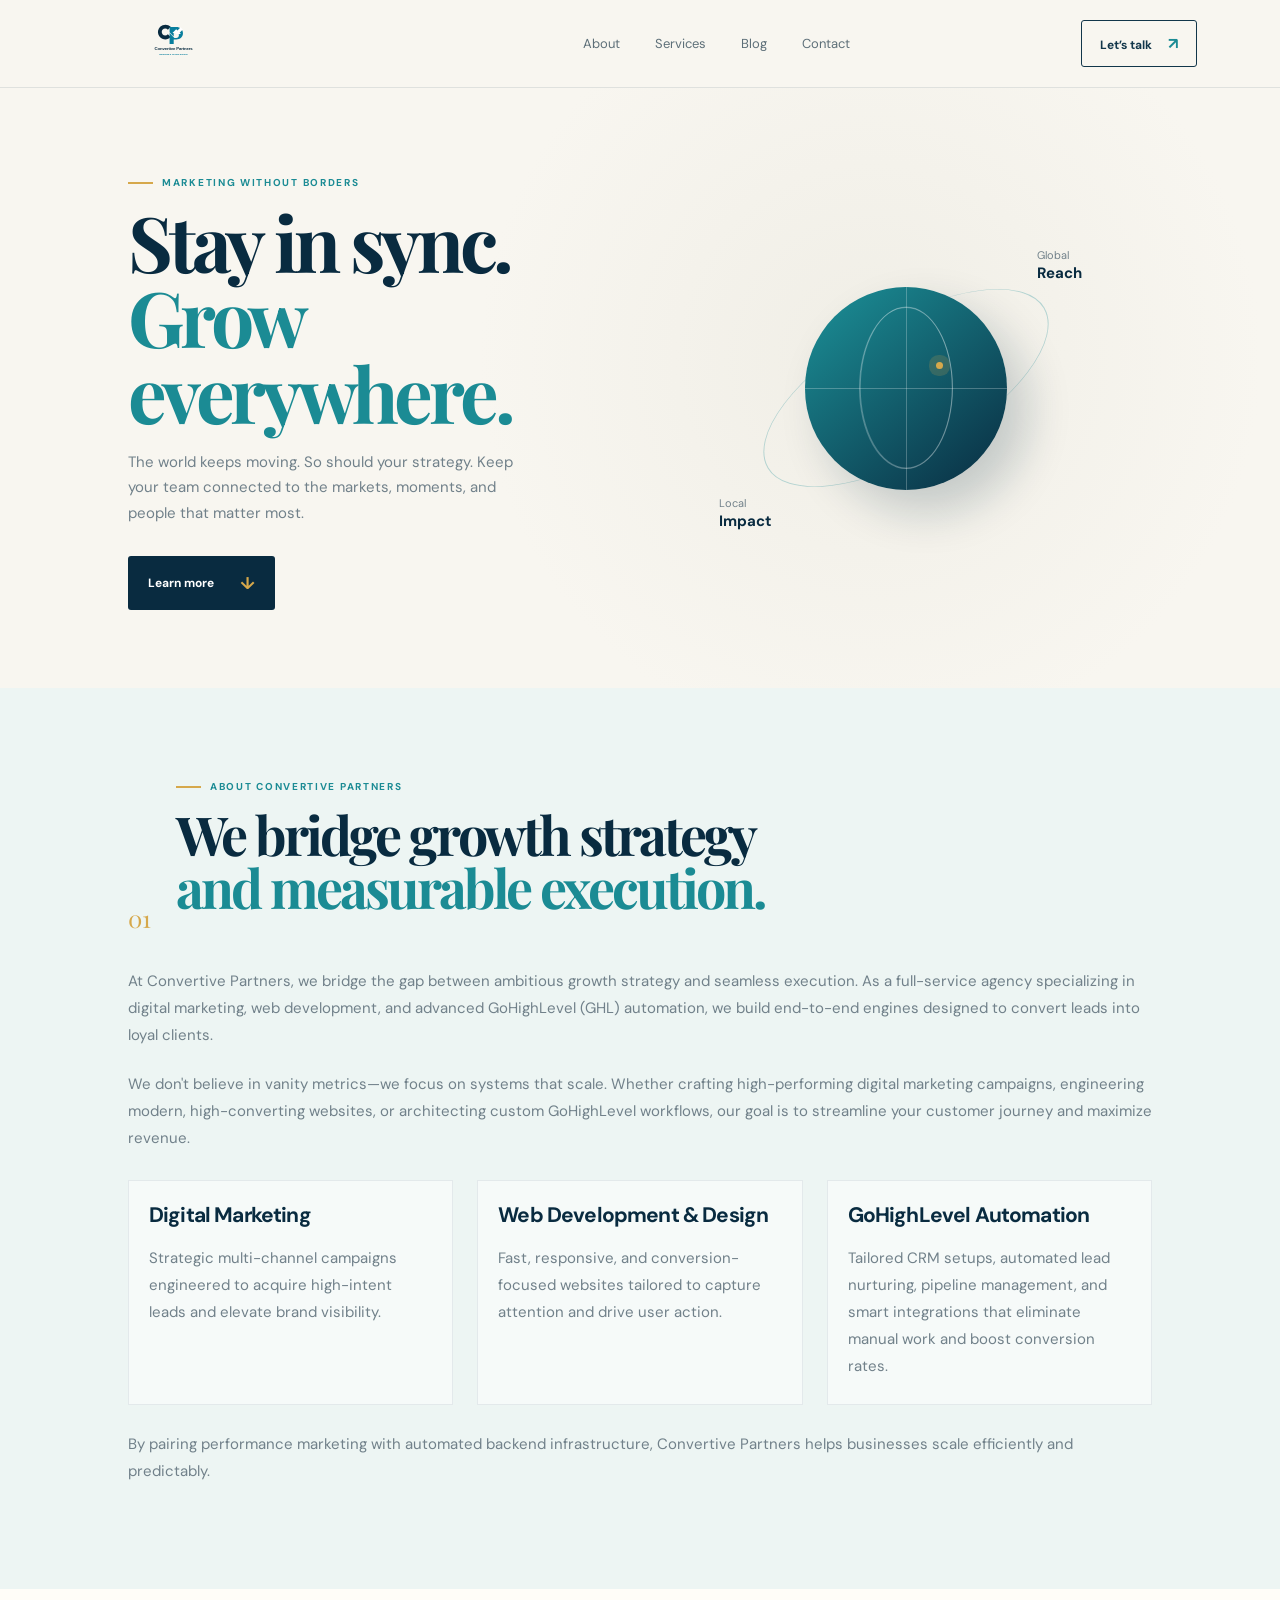
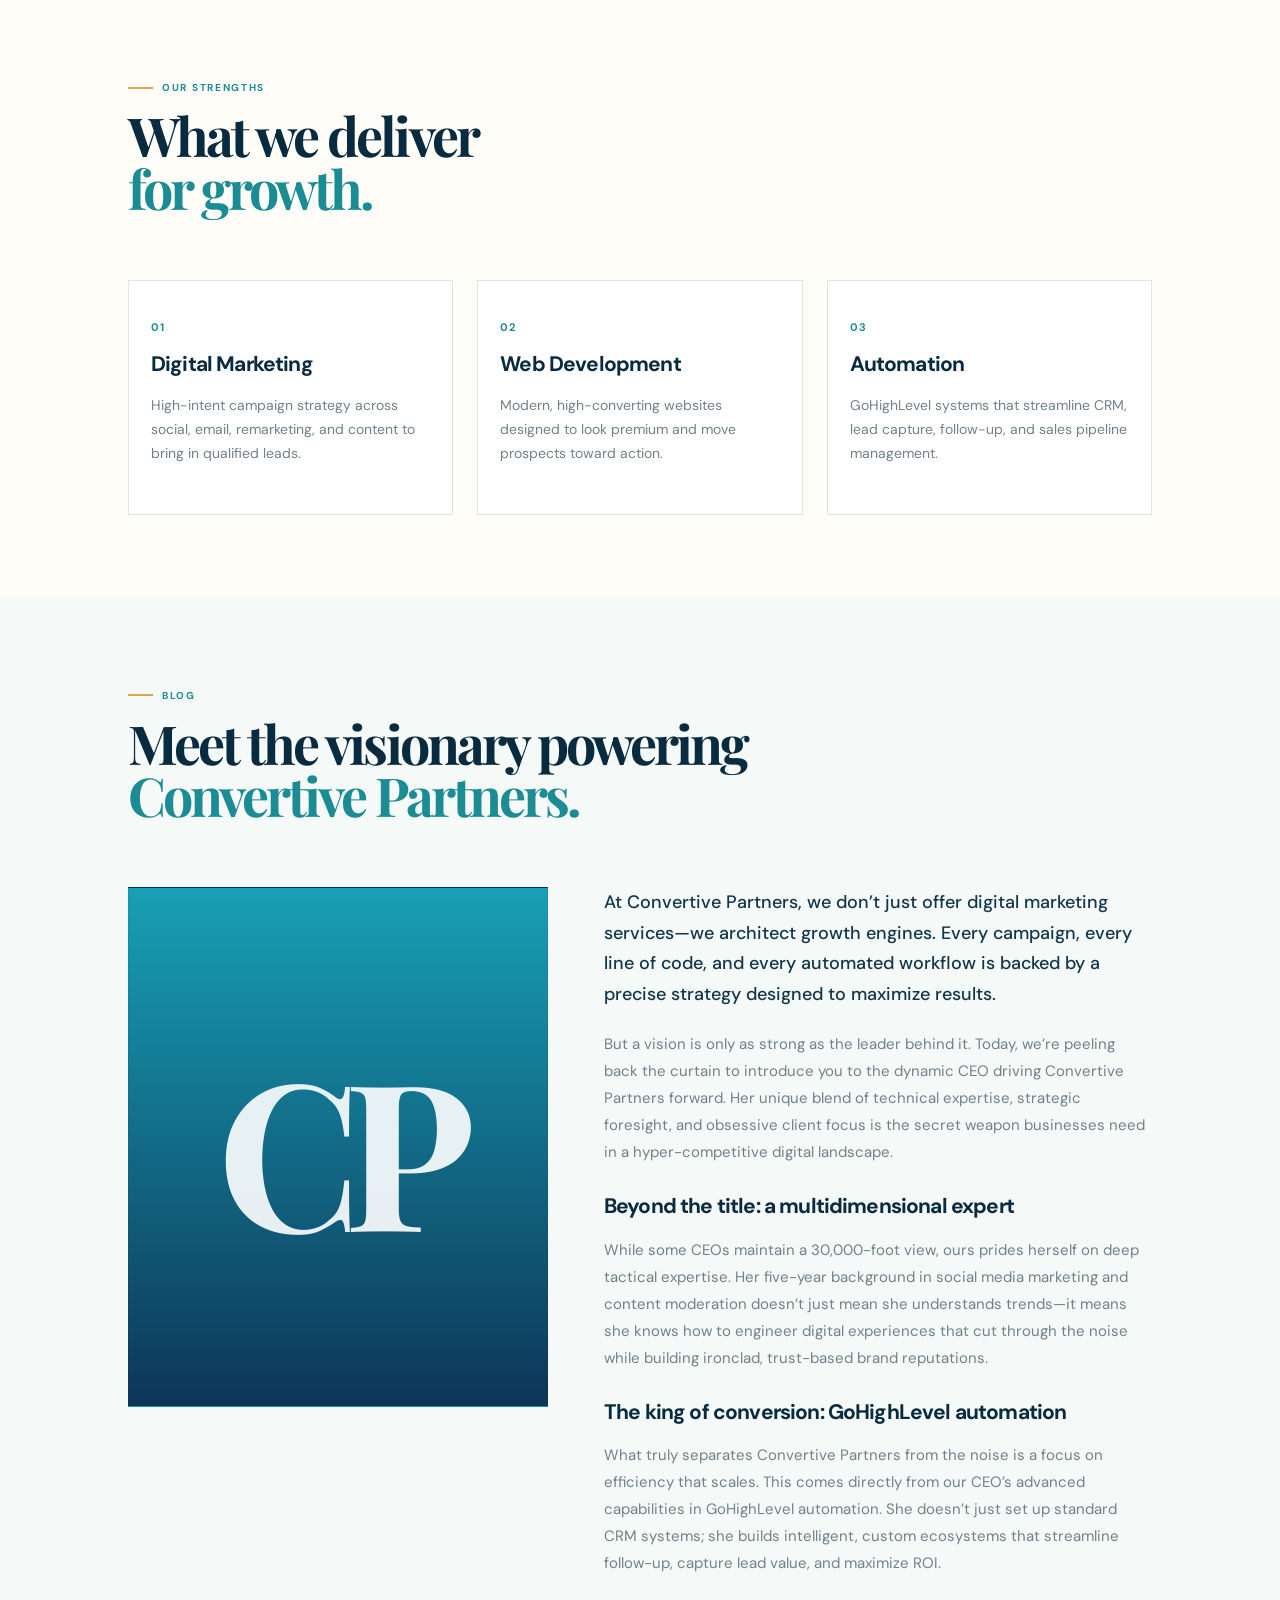
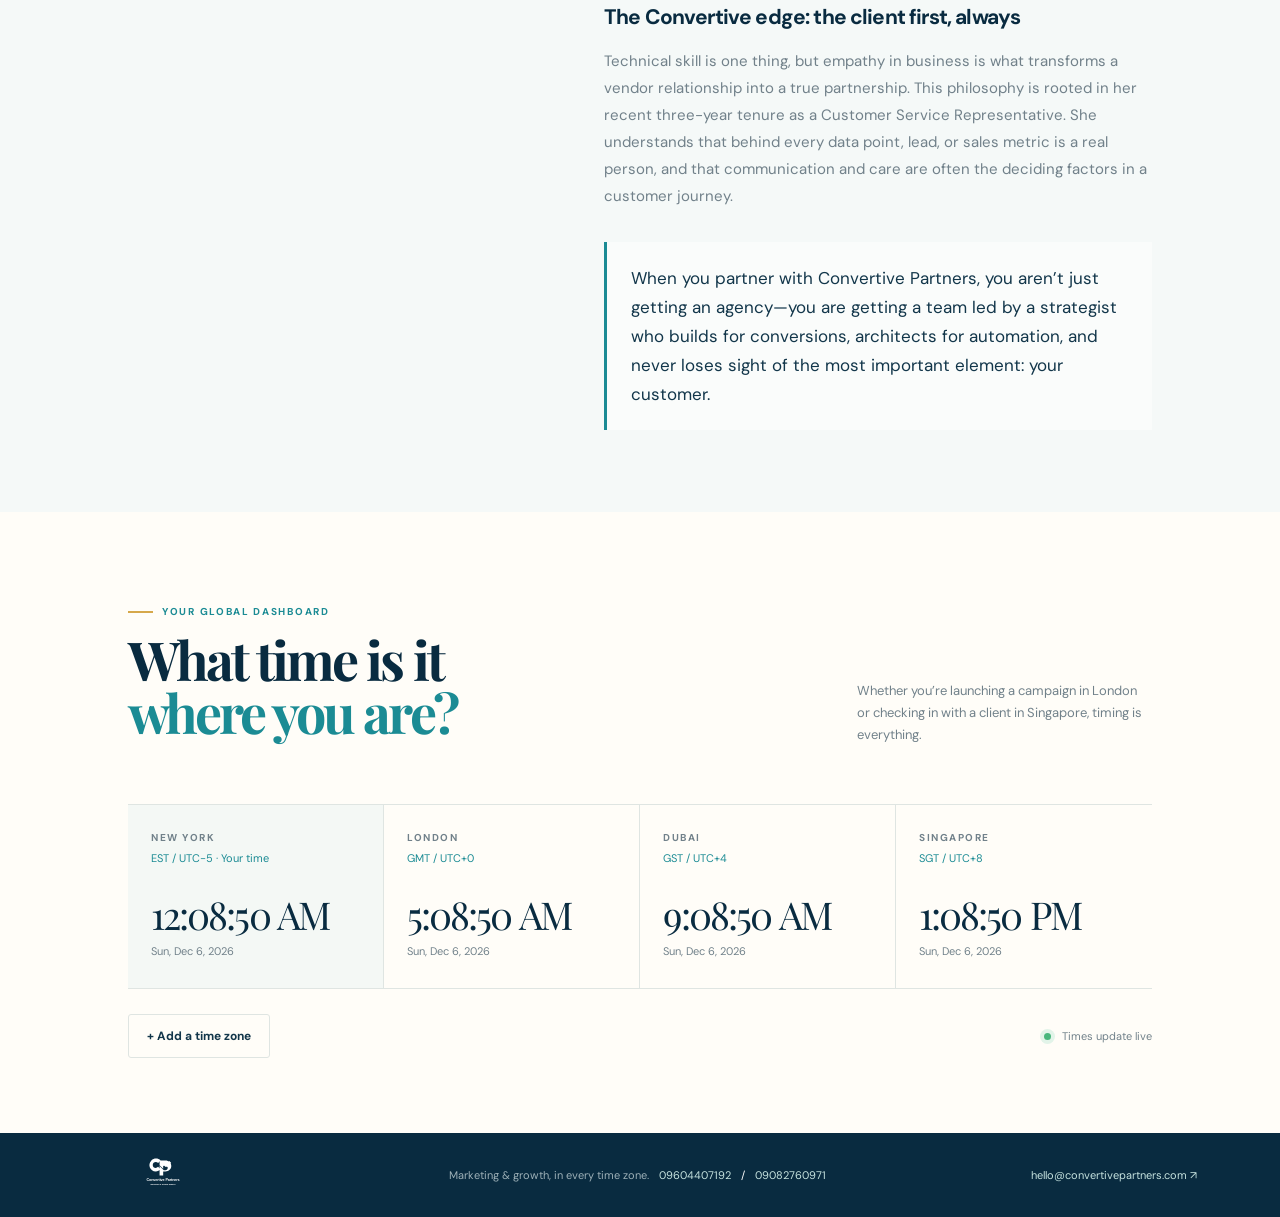
==== commit 3cf21d78: "Integrate the CEO blog into the same website homepage instead of a separate tab" ====
--- a/index.html
+++ b/index.html
@@ -3,8 +3,8 @@
 <head>
   <meta charset="UTF-8" />
   <meta name="viewport" content="width=device-width, initial-scale=1.0" />
-  <meta name="description" content="Convertive Partners — a world clock for teams growing across borders." />
-  <title>Convertive Partners | World Clock</title>
+  <meta name="description" content="Convertive Partners — marketing, growth, and leadership insight." />
+  <title>Convertive Partners | Marketing & Growth Experts</title>
   <link rel="preconnect" href="https://fonts.googleapis.com" />
   <link rel="preconnect" href="https://fonts.gstatic.com" crossorigin />
   <link href="https://fonts.googleapis.com/css2?family=DM+Sans:wght@400;500;600;700&family=Playfair+Display:wght@600;700&display=swap" rel="stylesheet" />
@@ -13,19 +13,147 @@
 <body>
   <div class="page-shell">
     <header class="site-header">
-      <a class="brand" href="#top" aria-label="Convertive Partners home"><img src="logo.svg" alt="Convertive Partners — Marketing & Growth Experts" /></a>
-      <nav aria-label="Primary navigation"><a href="#clocks">World clock</a><a href="#about">About</a><a href="#contact">Contact</a></nav>
+      <a class="brand" href="#top" aria-label="Convertive Partners home"><img src="logo.svg" alt="Convertive Partners logo" /></a>
+      <nav aria-label="Primary navigation">
+        <a href="#about">About</a>
+        <a href="#services">Services</a>
+        <a href="#blog">Blog</a>
+        <a href="#contact">Contact</a>
+      </nav>
       <a class="header-cta" href="tel:09604407192">Let’s talk <span>↗</span></a>
     </header>
+
     <main id="top">
       <section class="hero">
-        <div class="hero-copy"><p class="eyebrow"><span></span> Marketing without borders</p><h1>Stay in sync.<br /><em>Grow everywhere.</em></h1><p class="hero-text">The world keeps moving. So should your strategy. Keep your team connected to the markets, moments, and people that matter most.</p><a class="primary-button" href="#clocks">Explore time zones <span>↓</span></a></div>
-        <div class="hero-orbit" aria-hidden="true"><div class="orbit orbit-one"></div><div class="orbit orbit-two"></div><div class="globe"><span class="globe-line line-a"></span><span class="globe-line line-b"></span><span class="globe-dot"></span></div><div class="orbit-label label-one">Global<br /><strong>Reach</strong></div><div class="orbit-label label-two">Local<br /><strong>Impact</strong></div></div>
+        <div class="hero-copy">
+          <p class="eyebrow"><span></span> Marketing without borders</p>
+          <h1>Stay in sync.<br /><em>Grow everywhere.</em></h1>
+          <p class="hero-text">The world keeps moving. So should your strategy. Keep your team connected to the markets, moments, and people that matter most.</p>
+          <a class="primary-button" href="#about">Learn more <span>↓</span></a>
+        </div>
+        <div class="hero-orbit" aria-hidden="true">
+          <div class="orbit orbit-one"></div>
+          <div class="orbit orbit-two"></div>
+          <div class="globe"><span class="globe-line line-a"></span><span class="globe-line line-b"></span><span class="globe-dot"></span></div>
+          <div class="orbit-label label-one">Global<br /><strong>Reach</strong></div>
+          <div class="orbit-label label-two">Local<br /><strong>Impact</strong></div>
+        </div>
       </section>
-      <section class="about-section" id="about"><div class="about-header"><div class="about-number">01</div><div><p class="eyebrow"><span></span> About Convertive Partners</p><h2>We bridge growth strategy<br /><em>and measurable execution.</em></h2></div></div><div class="about-content"><p>At Convertive Partners, we bridge the gap between ambitious growth strategy and seamless execution. As a full-service agency specializing in digital marketing, web development, and advanced GoHighLevel (GHL) automation, we build end-to-end engines designed to convert leads into loyal clients.</p><p>We don't believe in vanity metrics—we focus on systems that scale. Whether crafting high-performing digital marketing campaigns, engineering modern, high-converting websites, or architecting custom GoHighLevel workflows, our goal is to streamline your customer journey and maximize revenue.</p><div class="about-grid"><div><h3>Digital Marketing</h3><p>Strategic multi-channel campaigns engineered to acquire high-intent leads and elevate brand visibility.</p></div><div><h3>Web Development &amp; Design</h3><p>Fast, responsive, and conversion-focused websites tailored to capture attention and drive user action.</p></div><div><h3>GoHighLevel Automation</h3><p>Tailored CRM setups, automated lead nurturing, pipeline management, and smart integrations that eliminate manual work and boost conversion rates.</p></div></div><p>By pairing performance marketing with automated backend infrastructure, Convertive Partners helps businesses scale efficiently and predictably.</p></div></section>
-      <section class="clock-section" id="clocks"><div class="section-heading"><div><p class="eyebrow"><span></span> Your global dashboard</p><h2>What time is it<br /><em>where you are?</em></h2></div><p class="section-intro">Whether you’re launching a campaign in London or checking in with a client in Singapore, timing is everything.</p></div><div class="clock-grid" id="clockGrid" aria-live="polite"></div><div class="clock-controls"><button class="outline-button" id="addClock" type="button">+ Add a time zone</button><p><span class="live-dot"></span> Times update live</p></div></section>
+
+      <section class="about-section" id="about">
+        <div class="about-header">
+          <div class="about-number">01</div>
+          <div>
+            <p class="eyebrow"><span></span> About Convertive Partners</p>
+            <h2>We bridge growth strategy<br /><em>and measurable execution.</em></h2>
+          </div>
+        </div>
+
+        <div class="about-content">
+          <p>At Convertive Partners, we bridge the gap between ambitious growth strategy and seamless execution. As a full-service agency specializing in digital marketing, web development, and advanced GoHighLevel (GHL) automation, we build end-to-end engines designed to convert leads into loyal clients.</p>
+          <p>We don't believe in vanity metrics—we focus on systems that scale. Whether crafting high-performing digital marketing campaigns, engineering modern, high-converting websites, or architecting custom GoHighLevel workflows, our goal is to streamline your customer journey and maximize revenue.</p>
+          <div class="about-grid">
+            <div>
+              <h3>Digital Marketing</h3>
+              <p>Strategic multi-channel campaigns engineered to acquire high-intent leads and elevate brand visibility.</p>
+            </div>
+            <div>
+              <h3>Web Development &amp; Design</h3>
+              <p>Fast, responsive, and conversion-focused websites tailored to capture attention and drive user action.</p>
+            </div>
+            <div>
+              <h3>GoHighLevel Automation</h3>
+              <p>Tailored CRM setups, automated lead nurturing, pipeline management, and smart integrations that eliminate manual work and boost conversion rates.</p>
+            </div>
+          </div>
+          <p>By pairing performance marketing with automated backend infrastructure, Convertive Partners helps businesses scale efficiently and predictably.</p>
+        </div>
+      </section>
+
+      <section class="services-section" id="services">
+        <div class="section-heading">
+          <div>
+            <p class="eyebrow"><span></span> Our strengths</p>
+            <h2>What we deliver<br /><em>for growth.</em></h2>
+          </div>
+        </div>
+        <div class="services-grid">
+          <article class="service-card">
+            <span class="service-tag">01</span>
+            <h3>Digital Marketing</h3>
+            <p>High-intent campaign strategy across social, email, remarketing, and content to bring in qualified leads.</p>
+          </article>
+          <article class="service-card">
+            <span class="service-tag">02</span>
+            <h3>Web Development</h3>
+            <p>Modern, high-converting websites designed to look premium and move prospects toward action.</p>
+          </article>
+          <article class="service-card">
+            <span class="service-tag">03</span>
+            <h3>Automation</h3>
+            <p>GoHighLevel systems that streamline CRM, lead capture, follow-up, and sales pipeline management.</p>
+          </article>
+        </div>
+      </section>
+
+      <section class="blog-section" id="blog">
+        <div class="section-heading blog-heading">
+          <div>
+            <p class="eyebrow"><span></span> Blog</p>
+            <h2>Meet the visionary powering<br /><em>Convertive Partners.</em></h2>
+          </div>
+        </div>
+
+        <div class="blog-layout">
+          <div class="blog-photo-card">
+            <img src="ceo-photo.jpg" alt="CEO of Convertive Partners" onerror="this.style.display='none'; this.parentElement.classList.add('fallback-card');" />
+            <div class="fallback-letters">CP</div>
+          </div>
+
+          <div class="blog-copy">
+            <p class="lead">At Convertive Partners, we don’t just offer digital marketing services—we architect growth engines. Every campaign, every line of code, and every automated workflow is backed by a precise strategy designed to maximize results.</p>
+            <p>But a vision is only as strong as the leader behind it. Today, we’re peeling back the curtain to introduce you to the dynamic CEO driving Convertive Partners forward. Her unique blend of technical expertise, strategic foresight, and obsessive client focus is the secret weapon businesses need in a hyper-competitive digital landscape.</p>
+
+            <h3>Beyond the title: a multidimensional expert</h3>
+            <p>While some CEOs maintain a 30,000-foot view, ours prides herself on deep tactical expertise. Her five-year background in social media marketing and content moderation doesn’t just mean she understands trends—it means she knows how to engineer digital experiences that cut through the noise while building ironclad, trust-based brand reputations.</p>
+
+            <h3>The king of conversion: GoHighLevel automation</h3>
+            <p>What truly separates Convertive Partners from the noise is a focus on efficiency that scales. This comes directly from our CEO’s advanced capabilities in GoHighLevel automation. She doesn’t just set up standard CRM systems; she builds intelligent, custom ecosystems that streamline follow-up, capture lead value, and maximize ROI.</p>
+
+            <h3>The Convertive edge: the client first, always</h3>
+            <p>Technical skill is one thing, but empathy in business is what transforms a vendor relationship into a true partnership. This philosophy is rooted in her recent three-year tenure as a Customer Service Representative. She understands that behind every data point, lead, or sales metric is a real person, and that communication and care are often the deciding factors in a customer journey.</p>
+
+            <div class="closing-line">When you partner with Convertive Partners, you aren’t just getting an agency—you are getting a team led by a strategist who builds for conversions, architects for automation, and never loses sight of the most important element: your customer.</div>
+          </div>
+        </div>
+      </section>
+
+      <section class="clock-section" id="clocks">
+        <div class="section-heading">
+          <div>
+            <p class="eyebrow"><span></span> Your global dashboard</p>
+            <h2>What time is it<br /><em>where you are?</em></h2>
+          </div>
+          <p class="section-intro">Whether you’re launching a campaign in London or checking in with a client in Singapore, timing is everything.</p>
+        </div>
+        <div class="clock-grid" id="clockGrid" aria-live="polite"></div>
+        <div class="clock-controls">
+          <button class="outline-button" id="addClock" type="button">+ Add a time zone</button>
+          <p><span class="live-dot"></span> Times update live</p>
+        </div>
+      </section>
     </main>
-    <footer id="contact"><a class="footer-brand" href="#top"><img src="logo.svg" alt="Convertive Partners" /></a><div class="footer-contact"><p>Marketing &amp; growth, in every time zone.</p><a href="tel:09604407192">09604407192</a><span>/</span><a href="tel:09082760971">09082760971</a></div><a href="mailto:hello@convertivepartners.com">hello@convertivepartners.com ↗</a></footer>
+
+    <footer id="contact">
+      <a class="footer-brand" href="#top"><img src="logo.svg" alt="Convertive Partners logo" /></a>
+      <div class="footer-contact">
+        <p>Marketing &amp; growth, in every time zone.</p>
+        <a href="tel:09604407192">09604407192</a>
+        <span>/</span>
+        <a href="tel:09082760971">09082760971</a>
+      </div>
+      <a href="mailto:hello@convertivepartners.com">hello@convertivepartners.com ↗</a>
+    </footer>
   </div>
   <script src="script.js"></script>
 </body>
--- a/styles.css
+++ b/styles.css
@@ -1,11 +1,123 @@
-:root { --navy:#092b40; --ink:#12364a; --muted:#71818a; --cream:#f8f6f0; --paper:#fffdf8; --gold:#d6a84b; --teal:#1b8b94; --line:#dfe5e2; }
-*{box-sizing:border-box} html{scroll-behavior:smooth} body{margin:0;background:var(--cream);color:var(--ink);font-family:"DM Sans",sans-serif} a{color:inherit;text-decoration:none}.page-shell{max-width:1440px;margin:0 auto;overflow:hidden;background:var(--cream)}
-.site-header{min-height:88px;padding:16px 6.5%;display:flex;align-items:center;justify-content:space-between;border-bottom:1px solid rgba(9,43,64,.1)}.brand,.footer-brand{display:inline-flex;align-items:center}.brand img{display:block;width:176px;height:54px;object-fit:contain;object-position:left center}.footer-brand img{display:block;width:174px;height:52px;object-fit:contain;object-position:left center;background:#fbfaf4;border-radius:3px}
-nav{display:flex;gap:35px;margin-left:8%;color:#5d6f78;font-size:13px}nav a:hover{color:var(--teal)}.header-cta{padding:12px 18px;border:1px solid var(--ink);border-radius:3px;font-size:12px;font-weight:700}.header-cta span{color:var(--teal);margin-left:13px;font-size:16px}
-.eyebrow{color:var(--teal);text-transform:uppercase;font-size:10px;letter-spacing:.17em;font-weight:700;display:flex;align-items:center;gap:9px}.eyebrow span{width:25px;height:2px;background:var(--gold);display:inline-block}h1,h2,h3{margin:15px 0 20px;color:var(--navy);letter-spacing:-.055em;line-height:.98}h1,h2{font-family:"Playfair Display",serif}h3{font-family:"DM Sans",sans-serif;letter-spacing:-.04em;font-size:21px}h1{font-size:clamp(52px,6vw,82px)}h2{font-size:clamp(38px,4.2vw,58px)}h1 em,h2 em{color:var(--teal);font-style:normal}
-.hero{min-height:525px;padding:78px 10%;display:grid;grid-template-columns:1fr 1fr;align-items:center;gap:40px;background:radial-gradient(circle at 68% 45%,#f0eee6 0,var(--cream) 42%)}.hero-text{max-width:410px;color:var(--muted);font-size:15px;line-height:1.7;margin-bottom:30px}.primary-button,.outline-button{display:inline-flex;align-items:center;gap:26px;border:0;border-radius:3px;cursor:pointer;font:700 12px "DM Sans",sans-serif}.primary-button{background:var(--navy);color:white;padding:16px 20px}.primary-button span{color:var(--gold);font-size:17px}.hero-orbit{width:min(390px,80vw);aspect-ratio:1;position:relative;justify-self:center}.orbit{position:absolute;inset:9%;border:1px solid rgba(27,139,148,.3);border-radius:50%;transform:rotate(-30deg) scaleY(.42)}.orbit-two{inset:25%;transform:rotate(60deg) scaleY(.45);border-color:rgba(214,168,75,.46)}.globe{position:absolute;inset:24%;background:linear-gradient(140deg,#1c9299,#092b40);border-radius:50%;box-shadow:20px 22px 45px rgba(9,43,64,.2);overflow:hidden}.globe::before,.globe::after{content:"";position:absolute;border:1px solid rgba(255,255,255,.25);border-radius:50%}.globe::before{inset:10% 27%}.globe::after{inset:27% 10%;transform:rotate(90deg)}.globe-line{position:absolute;background:rgba(255,255,255,.25)}.line-a{width:100%;height:1px;top:50%}.line-b{height:100%;width:1px;left:50%}.globe-dot{position:absolute;width:7px;height:7px;border-radius:50%;background:var(--gold);left:65%;top:37%;box-shadow:0 0 0 7px rgba(214,168,75,.18)}.orbit-label{position:absolute;color:var(--muted);font-size:11px;line-height:1.4}.orbit-label strong{color:var(--navy);font-size:15px}.label-one{top:14%;right:5%}.label-two{bottom:13%;left:2%}
-.about-section{padding:82px 10%;background:#edf5f3}.about-header{display:flex;gap:25px;align-items:end;margin-bottom:34px}.about-number{color:var(--gold);font-family:"Playfair Display",serif;font-size:24px}.about-content{max-width:1080px}.about-content p{color:var(--muted);font-size:15px;line-height:1.8;margin:0 0 22px}.about-grid{display:grid;grid-template-columns:repeat(3,minmax(0,1fr));gap:24px;margin:28px 0 26px}.about-grid>div{background:rgba(255,255,255,.45);border:1px solid rgba(9,43,64,.08);padding:24px 20px}.about-grid h3{margin-top:0}.about-grid p{margin-bottom:0}
-.clock-section{padding:83px 10% 75px;background:var(--paper)}.section-heading{display:flex;justify-content:space-between;align-items:end;gap:50px;margin-bottom:45px}.section-intro{max-width:295px;color:var(--muted);font-size:13px;line-height:1.7;margin-bottom:13px}.clock-grid{display:grid;grid-template-columns:repeat(4,1fr);border-top:1px solid var(--line);border-bottom:1px solid var(--line)}.clock-card{padding:26px 23px 30px;min-width:0;border-right:1px solid var(--line)}.clock-card:last-child{border-right:0}.clock-card.local{background:#f4f8f5}.city{color:var(--muted);text-transform:uppercase;letter-spacing:.15em;font-size:10px;font-weight:700}.zone{color:var(--teal);font-size:11px;margin-top:7px}.time{color:var(--navy);font-family:"Playfair Display",serif;font-size:clamp(28px,3vw,39px);letter-spacing:-.05em;margin:23px 0 4px;white-space:nowrap}.date{color:var(--muted);font-size:11px}.clock-controls{display:flex;align-items:center;justify-content:space-between;margin-top:25px}.outline-button{padding:13px 18px;background:transparent;border:1px solid var(--line);color:var(--ink)}.outline-button:hover{border-color:var(--teal);color:var(--teal)}.clock-controls p{color:var(--muted);font-size:11px}.live-dot{display:inline-block;width:7px;height:7px;margin-right:8px;border-radius:50%;background:#49b77d;box-shadow:0 0 0 4px #e2f4e9}
-footer{display:flex;align-items:center;justify-content:space-between;gap:20px;padding:18px 6.5%;background:var(--navy);color:white;font-size:11px}footer p{color:#9db0b7;margin:0}footer a{color:#c6e3df}.footer-contact{display:flex;align-items:center;gap:10px;flex-wrap:wrap}
-@media(max-width:760px){nav{display:none}.site-header{padding:14px 6%}.brand img{width:150px;height:50px}.hero{grid-template-columns:1fr;padding:60px 8%}.hero-orbit{width:280px}.section-heading{display:block}.section-intro{margin-top:25px}.about-grid{grid-template-columns:1fr}.clock-grid{grid-template-columns:repeat(2,1fr)}.clock-card:nth-child(2){border-right:0}.clock-card:nth-child(-n+2){border-bottom:1px solid var(--line)}footer{flex-direction:column;align-items:flex-start}.footer-brand img{width:155px;height:48px}}
-@media(max-width:420px){.header-cta{padding:10px}.header-cta span{margin-left:5px}.clock-card{padding:20px 12px}.time{font-size:26px}}
+:root {
+  --navy: #092b40;
+  --ink: #12364a;
+  --muted: #71818a;
+  --cream: #f8f6f0;
+  --paper: #fffdf8;
+  --gold: #d6a84b;
+  --teal: #1b8b94;
+  --line: #dfe5e2;
+}
+* { box-sizing: border-box; }
+html { scroll-behavior: smooth; }
+body { margin: 0; background: var(--cream); color: var(--ink); font-family: "DM Sans", sans-serif; }
+a { color: inherit; text-decoration: none; }
+img { max-width: 100%; display: block; }
+.page-shell { max-width: 1440px; margin: 0 auto; overflow: hidden; background: var(--cream); }
+.site-header { min-height: 88px; padding: 16px 6.5%; display: flex; align-items: center; justify-content: space-between; border-bottom: 1px solid rgba(9,43,64,.1); }
+.brand, .footer-brand { display: inline-flex; align-items: center; }
+.brand img { width: 180px; height: 55px; object-fit: contain; }
+.footer-brand img { width: 160px; height: 48px; object-fit: contain; filter: brightness(0) invert(1); }
+nav { display: flex; gap: 35px; margin-left: 8%; color: #5d6f78; font-size: 13px; }
+nav a:hover { color: var(--teal); }
+.header-cta { padding: 12px 18px; border: 1px solid var(--ink); border-radius: 3px; font-size: 12px; font-weight: 700; }
+.header-cta span { color: var(--teal); margin-left: 13px; font-size: 16px; }
+.eyebrow { color: var(--teal); text-transform: uppercase; font-size: 10px; letter-spacing: .17em; font-weight: 700; display: flex; align-items: center; gap: 9px; }
+.eyebrow span { width: 25px; height: 2px; background: var(--gold); display: inline-block; }
+h1, h2, h3 { margin: 15px 0 20px; color: var(--navy); letter-spacing: -.055em; line-height: .98; }
+h1, h2 { font-family: "Playfair Display", serif; }
+h3 { font-family: "DM Sans", sans-serif; letter-spacing: -.04em; font-size: 21px; }
+h1 { font-size: clamp(52px, 6vw, 82px); }
+h2 { font-size: clamp(38px, 4.2vw, 58px); }
+h1 em, h2 em { color: var(--teal); font-style: normal; }
+.hero { min-height: 525px; padding: 78px 10%; display: grid; grid-template-columns: 1fr 1fr; align-items: center; gap: 40px; background: radial-gradient(circle at 68% 45%, #f0eee6 0, var(--cream) 42%); }
+.hero-text { max-width: 410px; color: var(--muted); font-size: 15px; line-height: 1.7; margin-bottom: 30px; }
+.primary-button, .outline-button { display: inline-flex; align-items: center; gap: 26px; border: 0; border-radius: 3px; cursor: pointer; font: 700 12px "DM Sans", sans-serif; }
+.primary-button { background: var(--navy); color: white; padding: 16px 20px; }
+.primary-button span { color: var(--gold); font-size: 17px; }
+.hero-orbit { width: min(390px, 80vw); aspect-ratio: 1; position: relative; justify-self: center; }
+.orbit { position: absolute; inset: 9%; border: 1px solid rgba(27,139,148,.3); border-radius: 50%; transform: rotate(-30deg) scaleY(.42); }
+.orbit-two { inset: 25%; transform: rotate(60deg) scaleY(.45); border-color: rgba(214,168,75,.46); }
+.globe { position: absolute; inset: 24%; background: linear-gradient(140deg, #1c9299, #092b40); border-radius: 50%; box-shadow: 20px 22px 45px rgba(9,43,64,.2); overflow: hidden; }
+.globe::before, .globe::after { content: ""; position: absolute; border: 1px solid rgba(255,255,255,.25); border-radius: 50%; }
+.globe::before { inset: 10% 27%; }
+.globe::after { inset: 27% 10%; transform: rotate(90deg); }
+.globe-line { position: absolute; background: rgba(255,255,255,.25); }
+.line-a { width: 100%; height: 1px; top: 50%; }
+.line-b { height: 100%; width: 1px; left: 50%; }
+.globe-dot { position: absolute; width: 7px; height: 7px; border-radius: 50%; background: var(--gold); left: 65%; top: 37%; box-shadow: 0 0 0 7px rgba(214,168,75,.18); }
+.orbit-label { position: absolute; color: var(--muted); font-size: 11px; line-height: 1.4; }
+.orbit-label strong { color: var(--navy); font-size: 15px; }
+.label-one { top: 14%; right: 5%; }
+.label-two { bottom: 13%; left: 2%; }
+.about-section, .services-section, .blog-section { padding: 82px 10%; }
+.about-section { background: #edf5f3; }
+.about-header { display: flex; gap: 25px; align-items: end; margin-bottom: 34px; }
+.about-number { color: var(--gold); font-family: "Playfair Display", serif; font-size: 24px; }
+.about-content { max-width: 1080px; }
+.about-content p { color: var(--muted); font-size: 15px; line-height: 1.8; margin: 0 0 22px; }
+.about-grid { display: grid; grid-template-columns: repeat(3, minmax(0, 1fr)); gap: 24px; margin: 28px 0 26px; }
+.about-grid > div { background: rgba(255,255,255,.45); border: 1px solid rgba(9,43,64,.08); padding: 24px 20px; }
+.about-grid h3 { margin-top: 0; }
+.about-grid p { margin-bottom: 0; }
+.services-section { background: var(--paper); }
+.services-grid { display: grid; grid-template-columns: repeat(3, minmax(0, 1fr)); gap: 24px; }
+.service-card { background: #fff; border: 1px solid var(--line); padding: 34px 22px; }
+.service-tag { color: var(--teal); font-size: 11px; font-weight: 700; letter-spacing: .1em; }
+.service-card h3 { margin-top: 18px; }
+.service-card p { color: var(--muted); font-size: 14px; line-height: 1.7; }
+.blog-section { background: #f5f9f8; }
+.blog-heading { margin-bottom: 36px; }
+.blog-layout { display: grid; grid-template-columns: 420px 1fr; gap: 56px; align-items: start; }
+.blog-photo-card { position: relative; min-height: 520px; background: linear-gradient(160deg, rgba(8,126,157,.2), rgba(9,43,64,.08)); border: 1px solid rgba(9,43,64,.08); overflow: hidden; }
+.blog-photo-card img { width: 100%; height: 100%; object-fit: cover; }
+.fallback-card { background: linear-gradient(180deg, #17a0b5, #0d3557); }
+.fallback-letters { display: none; position: absolute; inset: 0; place-items: center; font-family: "Playfair Display", serif; font-size: clamp(120px, 16vw, 240px); font-weight: 700; letter-spacing: -.08em; color: rgba(255,255,255,.9); }
+.fallback-card .fallback-letters { display: grid; }
+.blog-copy { max-width: 720px; }
+.blog-copy p { color: var(--muted); font-size: 15px; line-height: 1.8; margin: 0 0 22px; }
+.blog-copy .lead { color: var(--ink); font-size: 18px; font-weight: 500; line-height: 1.7; }
+.blog-copy h3 { margin-top: 30px; }
+.closing-line { margin-top: 32px; padding: 22px 24px; border-left: 3px solid var(--teal); background: rgba(255,255,255,.55); color: var(--ink); font-size: 17px; line-height: 1.7; }
+.clock-section { padding: 83px 10% 75px; background: var(--paper); }
+.section-heading { display: flex; justify-content: space-between; align-items: end; gap: 50px; margin-bottom: 45px; }
+.section-intro { max-width: 295px; color: var(--muted); font-size: 13px; line-height: 1.7; margin-bottom: 13px; }
+.clock-grid { display: grid; grid-template-columns: repeat(4, minmax(0, 1fr)); border-top: 1px solid var(--line); border-bottom: 1px solid var(--line); }
+.clock-card { padding: 26px 23px 30px; min-width: 0; border-right: 1px solid var(--line); }
+.clock-card:last-child { border-right: 0; }
+.clock-card.local { background: #f4f8f5; }
+.city { color: var(--muted); text-transform: uppercase; letter-spacing: .15em; font-size: 10px; font-weight: 700; }
+.zone { color: var(--teal); font-size: 11px; margin-top: 7px; }
+.time { color: var(--navy); font-family: "Playfair Display", serif; font-size: clamp(28px, 3vw, 39px); letter-spacing: -.05em; margin: 23px 0 4px; white-space: nowrap; }
+.date { color: var(--muted); font-size: 11px; }
+.clock-controls { display: flex; align-items: center; justify-content: space-between; margin-top: 25px; }
+.outline-button { padding: 13px 18px; background: transparent; border: 1px solid var(--line); color: var(--ink); }
+.outline-button:hover { border-color: var(--teal); color: var(--teal); }
+.clock-controls p { color: var(--muted); font-size: 11px; }
+.live-dot { display: inline-block; width: 7px; height: 7px; margin-right: 8px; border-radius: 50%; background: #49b77d; box-shadow: 0 0 0 4px #e2f4e9; }
+footer { display: flex; align-items: center; justify-content: space-between; gap: 20px; padding: 18px 6.5%; background: var(--navy); color: white; font-size: 11px; }
+footer p { color: #9db0b7; margin: 0; }
+footer a { color: #c6e3df; }
+.footer-contact { display: flex; align-items: center; gap: 10px; flex-wrap: wrap; }
+@media (max-width: 760px) {
+  nav { display: none; }
+  .site-header { padding: 14px 6%; }
+  .brand img { width: 150px; }
+  .hero { grid-template-columns: 1fr; padding: 60px 8%; }
+  .hero-orbit { width: 280px; }
+  .section-heading { display: block; }
+  .section-intro { margin-top: 25px; }
+  .about-grid, .services-grid, .blog-layout { grid-template-columns: 1fr; }
+  .blog-layout { gap: 32px; }
+  .blog-photo-card { min-height: 360px; }
+  .clock-grid { grid-template-columns: repeat(2, minmax(0, 1fr)); }
+  .clock-card:nth-child(2) { border-right: 0; }
+  .clock-card:nth-child(-n+2) { border-bottom: 1px solid var(--line); }
+  footer { flex-direction: column; align-items: flex-start; }
+}
+@media (max-width: 420px) {
+  .header-cta { padding: 10px; }
+  .header-cta span { margin-left: 5px; }
+  .clock-card { padding: 20px 12px; }
+  .time { font-size: 26px; }
+}
